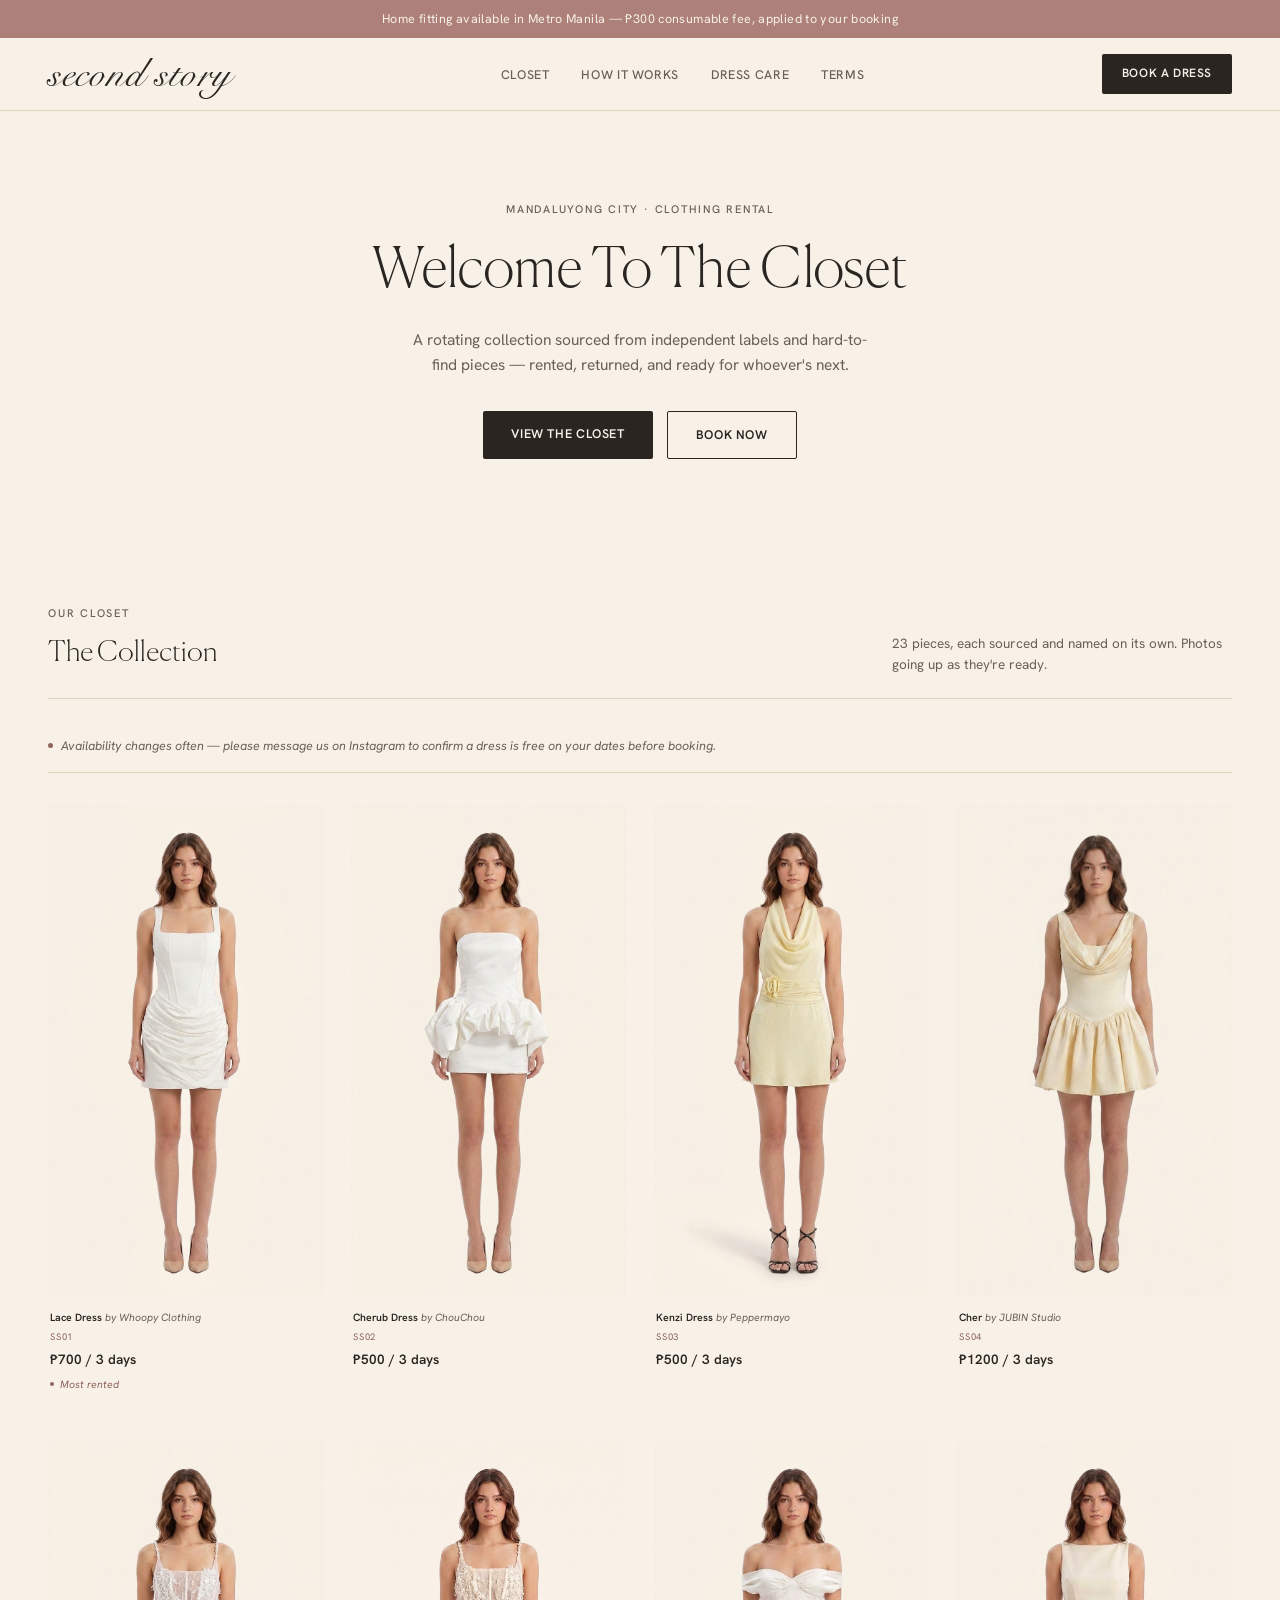
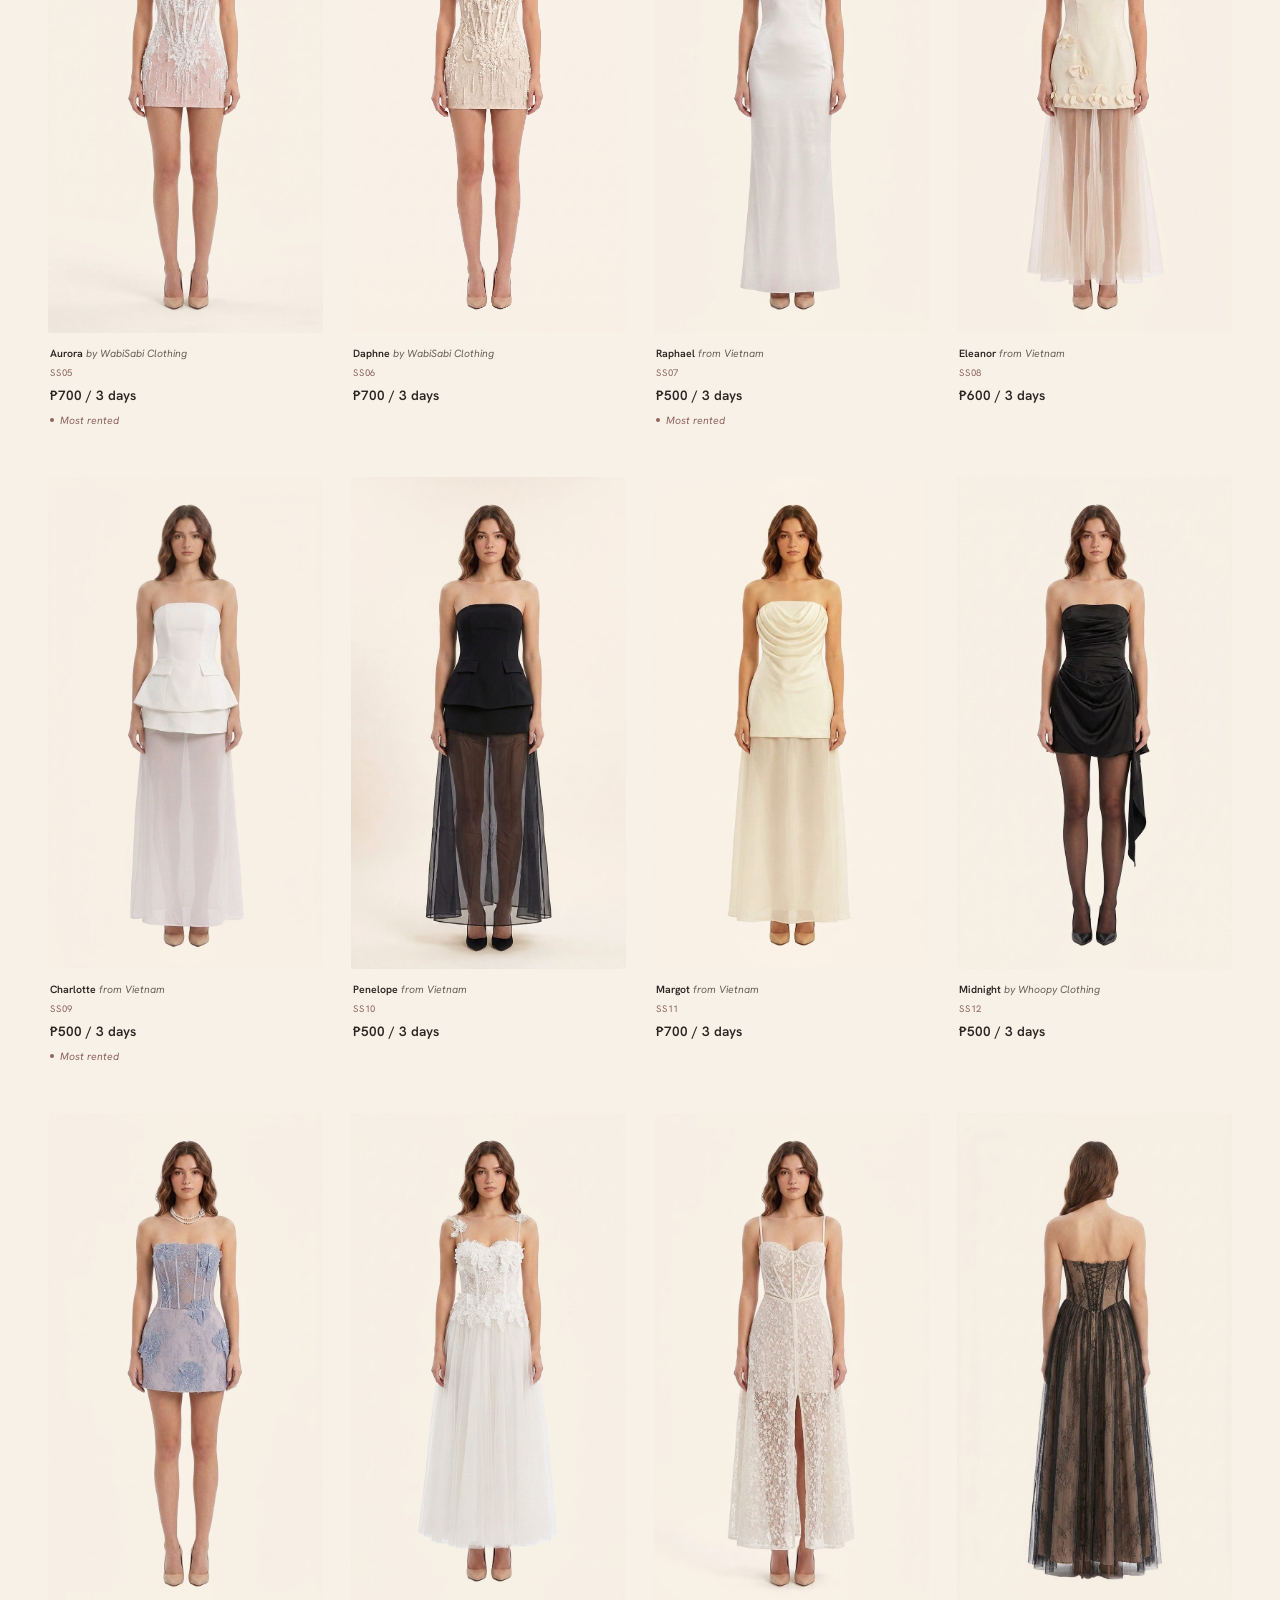
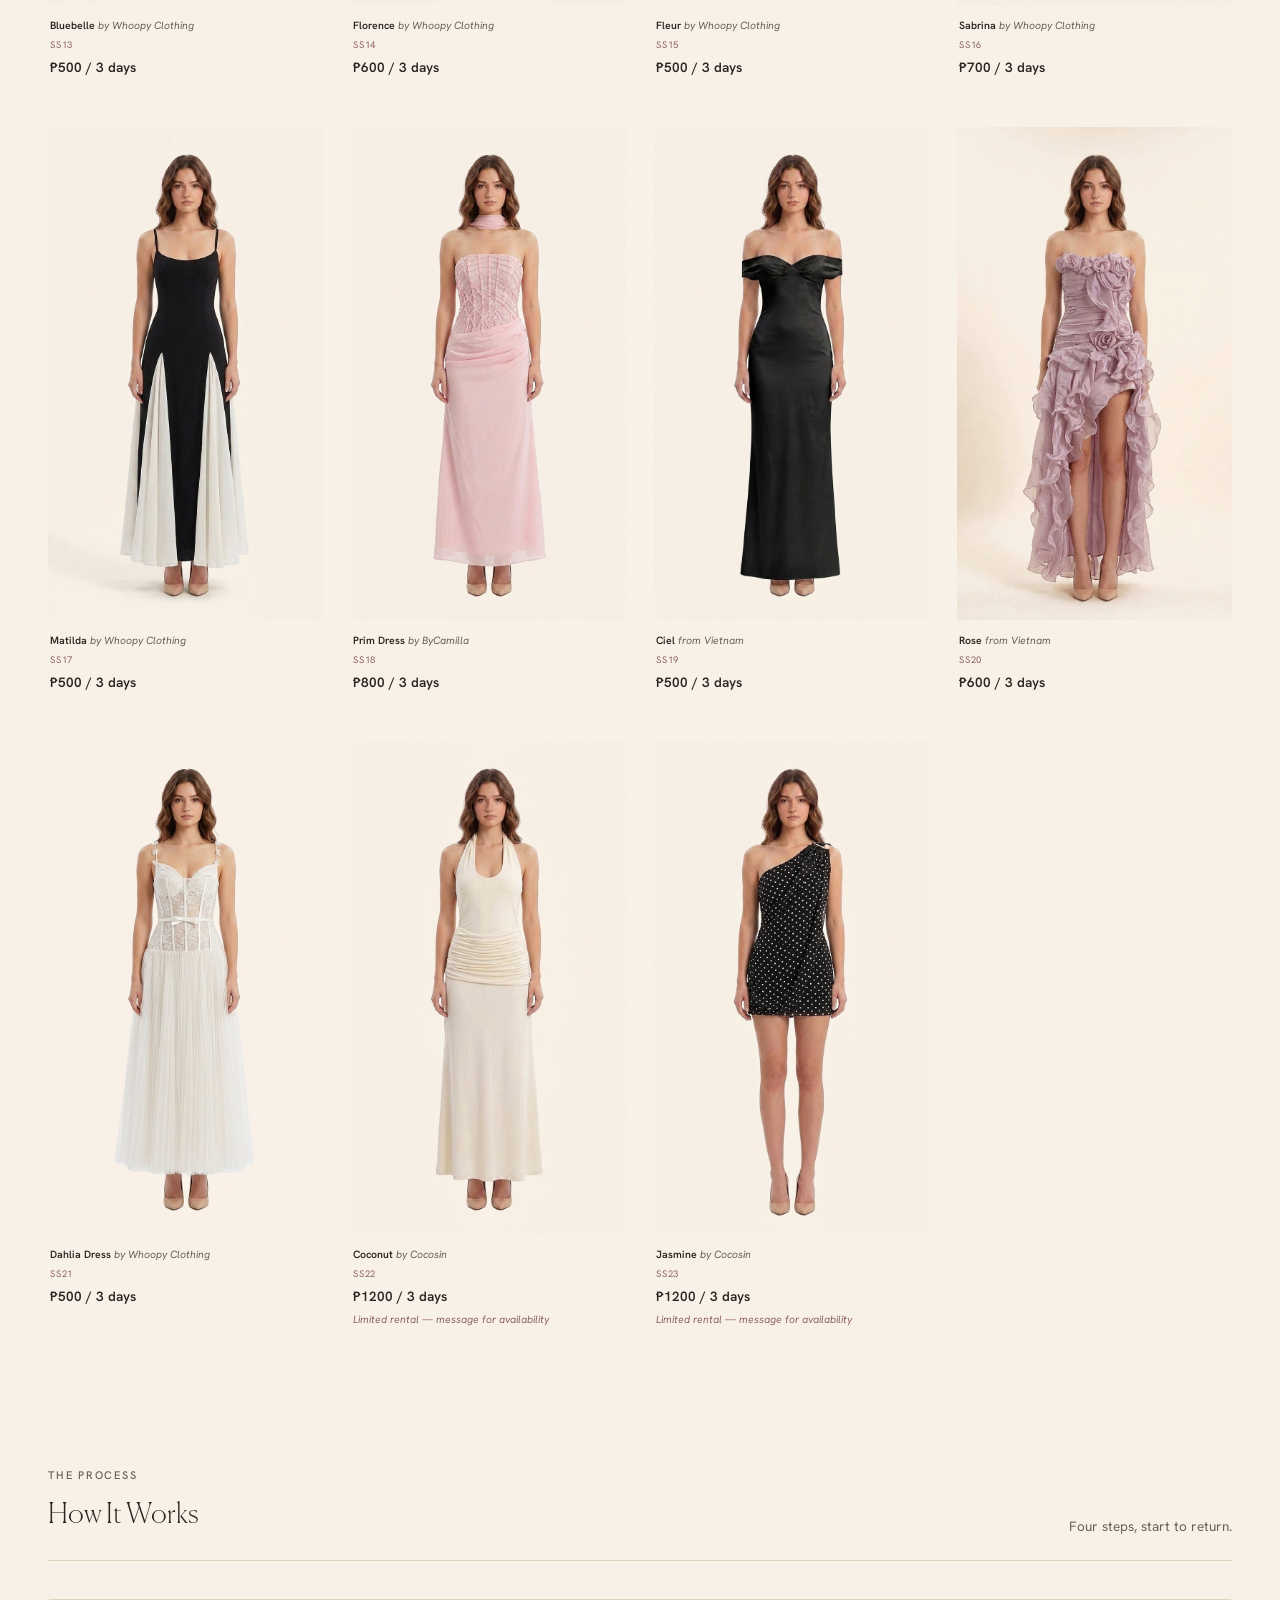
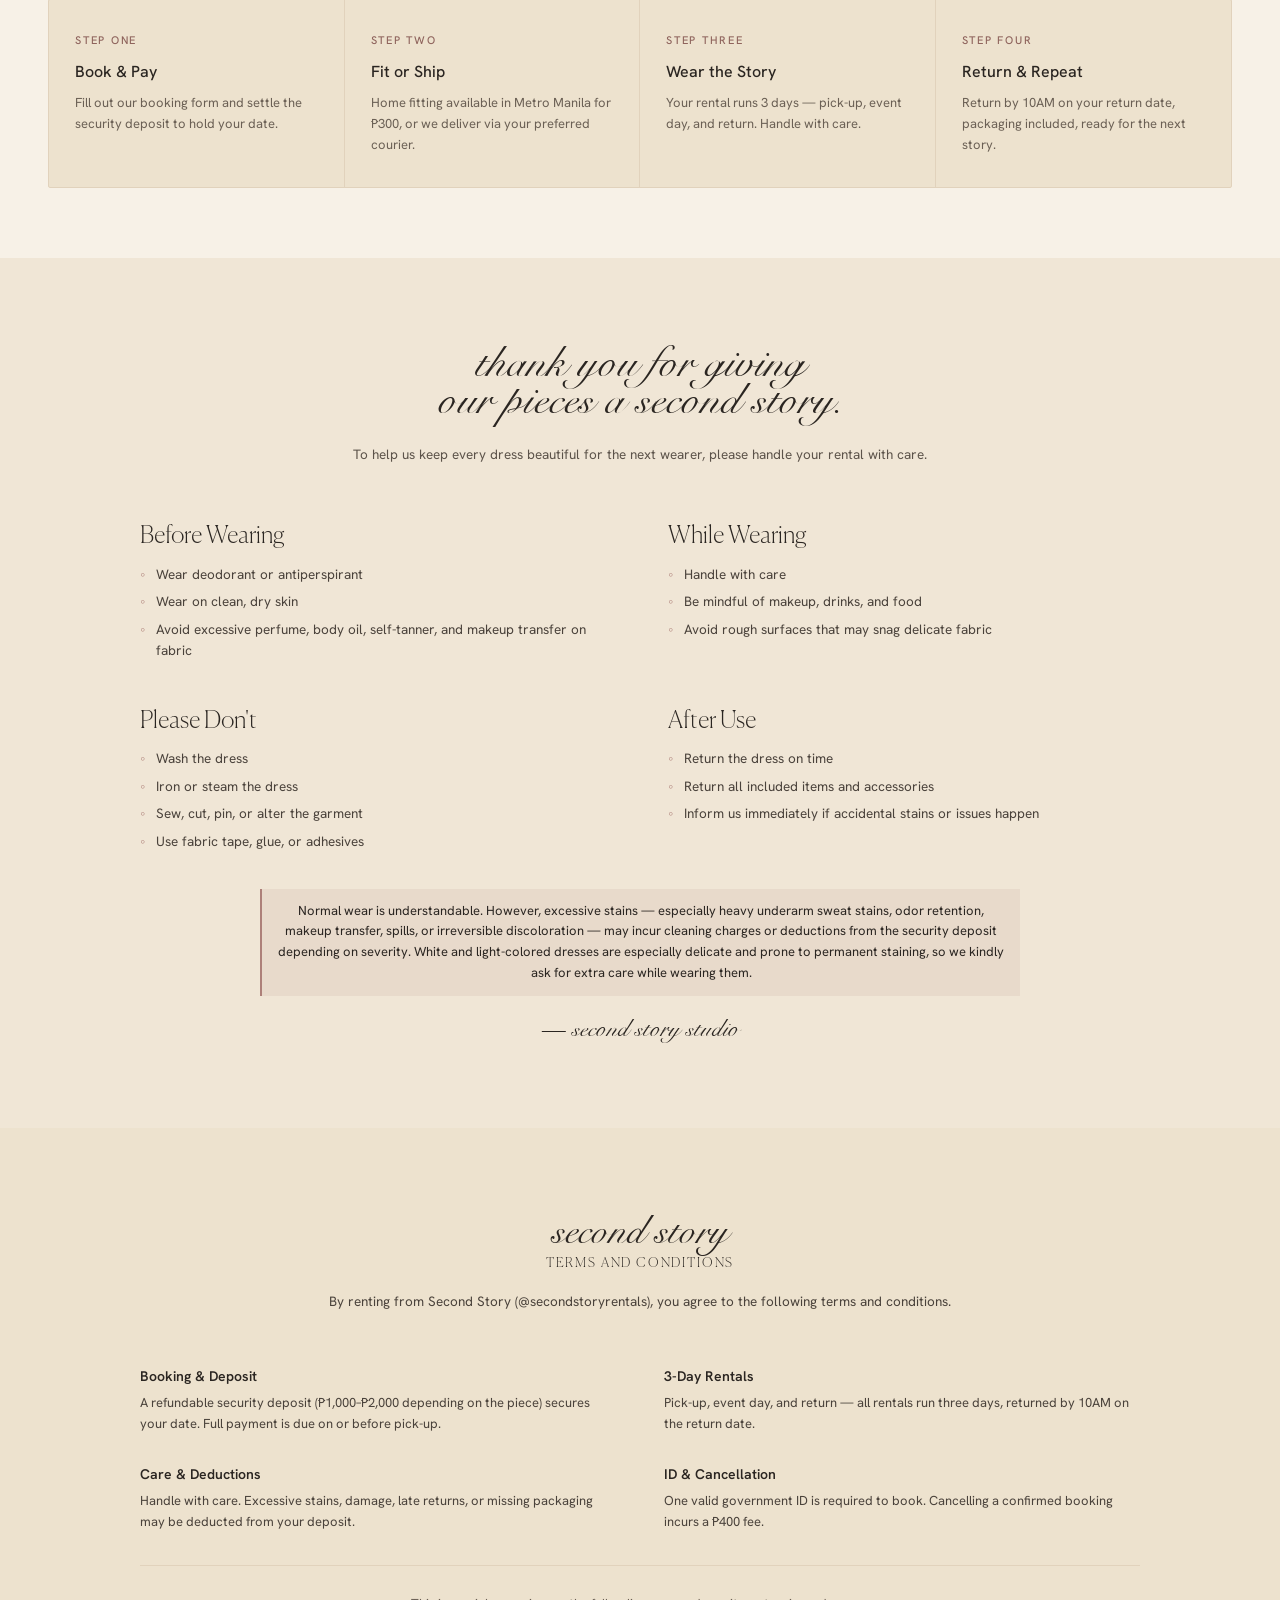
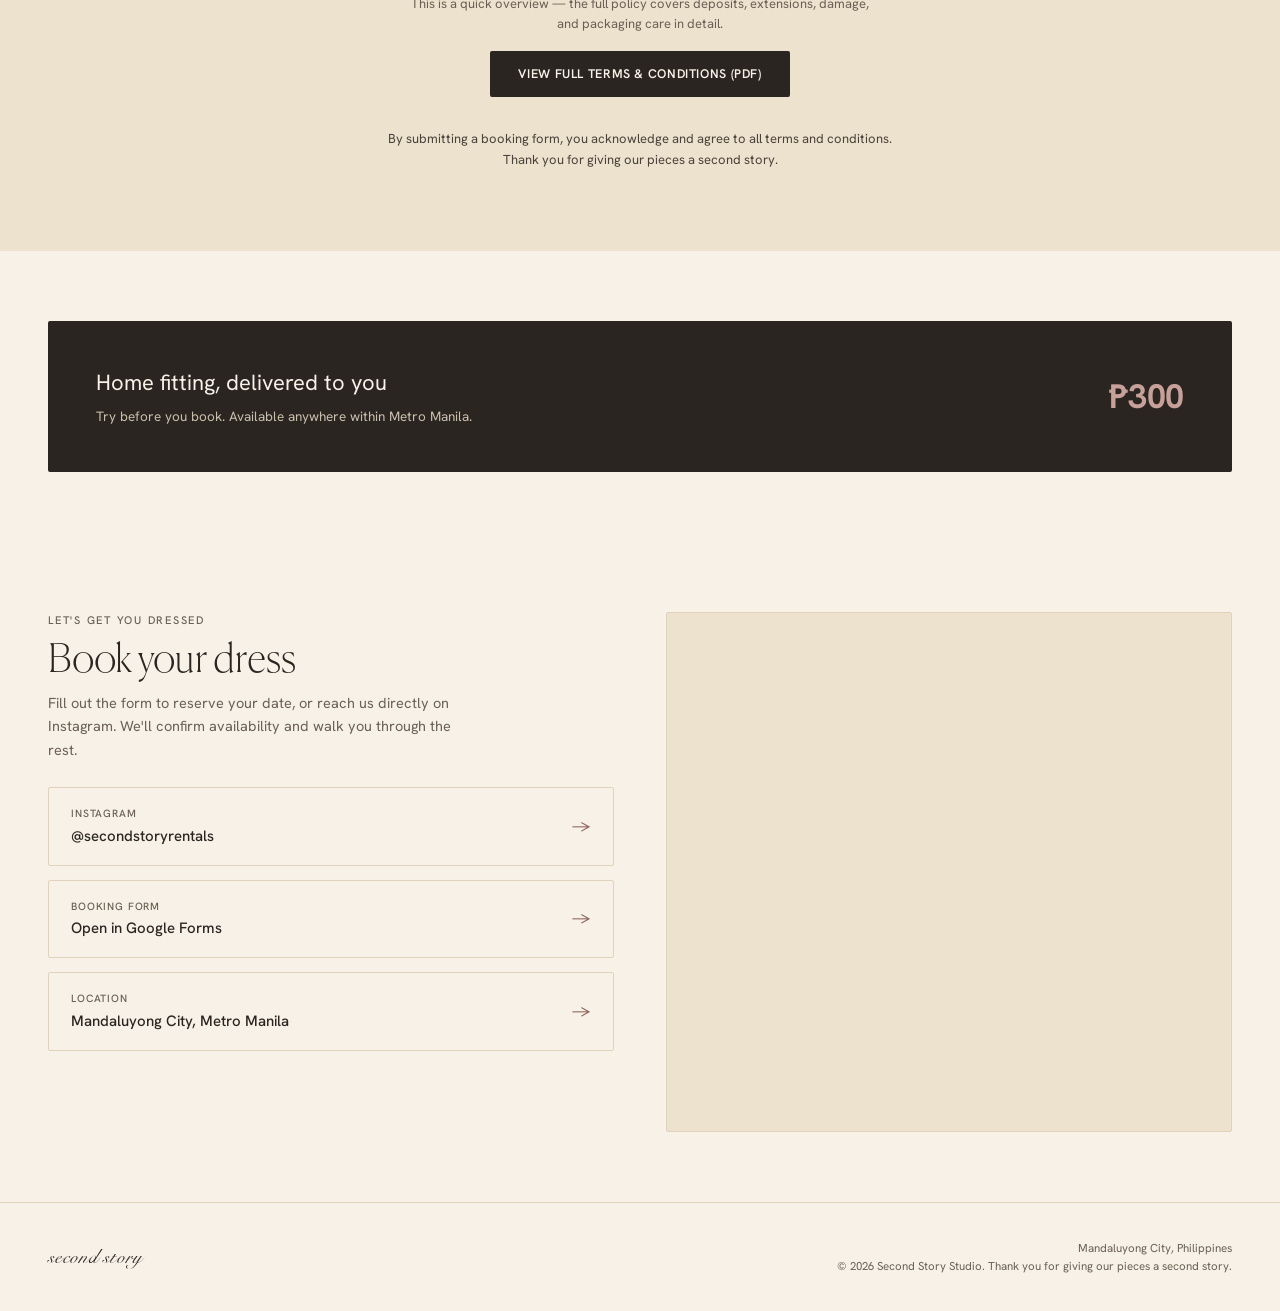
==== index.html @ ad2954e6 "Add files via upload" ====
<!DOCTYPE html>
<html lang="en">
<head>
<meta charset="UTF-8">
<meta name="viewport" content="width=device-width, initial-scale=1.0">
<title>Second Story — Clothing Rental, Mandaluyong</title>
<link rel="icon" href="assets/favicon.ico" sizes="any">
<link rel="icon" type="image/png" sizes="32x32" href="assets/favicon-32.png">
<link rel="icon" type="image/png" sizes="16x16" href="assets/favicon-16.png">
<link rel="icon" type="image/png" sizes="192x192" href="assets/favicon-192.png">
<link rel="apple-touch-icon" sizes="180x180" href="assets/apple-touch-icon.png">
<link rel="preconnect" href="https://fonts.googleapis.com">
<link rel="preconnect" href="https://fonts.gstatic.com" crossorigin>
<link href="https://fonts.googleapis.com/css2?family=Hanken+Grotesk:wght@300;400;500;600;700&display=swap" rel="stylesheet">

<style>

  @font-face {
    font-family: 'Snell Roundhand';
    src: url([data-uri]) format('woff2');
    font-weight: 400;
    font-style: normal;
    font-display: swap;
  }
  @font-face {
    font-family: 'Snell Roundhand';
    src: url([data-uri]) format('woff2');
    font-weight: 700;
    font-style: normal;
    font-display: swap;
  }
  @font-face {
    font-family: 'Canela Thin Trial';
    src: url([data-uri]) format('opentype');
    font-weight: 100 400;
    font-style: normal;
    font-display: swap;
  }
  @font-face {
    font-family: 'Lucia BT';
    src: url([data-uri]) format('woff2');
    font-weight: 400;
    font-style: normal;
    font-display: swap;
  }
  :root{
    --ivory:#F7F1E7;
    --ivory-deep:#EDE2CE;
    --paper:#F0E6D6;
    --ink:#2A2521;
    --ink-soft:#6B6055;
    --mauve:#AD8079;
    --mauve-deep:#8F645D;
    --mauve-soft:#C6A099;
    --line:#E1D2BC;
    --available:#7C8A6E;
    --booked:#AD8079;
    --cleaning:#B8965F;
    --limited:#8F645D;
  }

  *{ box-sizing:border-box; margin:0; padding:0; }
  html{ scroll-behavior:smooth; }

  body{
    background:var(--ivory);
    color:var(--ink);
    font-family:'Hanken Grotesk', 'Helvetica Neue', Helvetica, Arial, sans-serif;
    font-weight:400;
    line-height:1.6;
  }

  h2{ font-family:'Canela Thin Trial', 'Lucia BT', serif; font-weight:300; letter-spacing:0; }
  .script{ font-family:'Snell Roundhand', cursive; font-weight:400; }

  a{ color:inherit; text-decoration:none; }

  .eyebrow{
    font-size:11px;
    letter-spacing:0.16em;
    text-transform:uppercase;
    color:var(--ink-soft);
    font-weight:500;
  }

  /* ANNOUNCEMENT */
  .announce{
    background:var(--mauve);
    color:var(--ivory);
    text-align:center;
    padding:9px 16px;
    font-size:12.5px;
    letter-spacing:0.03em;
  }

  /* NAV */
  header{
    display:flex;
    align-items:center;
    justify-content:space-between;
    padding:16px 48px;
    border-bottom:1px solid var(--line);
    position:sticky;
    top:0;
    background:rgba(247,241,231,0.94);
    backdrop-filter:blur(6px);
    z-index:50;
    transition:box-shadow .3s ease, padding .3s ease;
  }
  header.scrolled{ box-shadow:0 6px 24px -12px rgba(42,37,33,0.18); padding:11px 48px; }

  .wordmark{ display:flex; align-items:center; gap:10px; margin-right:32px; }
  .wordmark span{ font-family:'Snell Roundhand', cursive; font-weight:400; font-size:40px; letter-spacing:0.015em; color:var(--ink); line-height:1; text-transform:lowercase; transition:font-size .3s ease; }

  nav ul{ display:flex; gap:32px; list-style:none; }
  nav a{
    position:relative;
    font-size:12.5px;
    letter-spacing:0.05em;
    text-transform:uppercase;
    font-weight:500;
    color:var(--ink-soft);
    transition:color .2s;
    padding-bottom:3px;
  }
  nav a::after{
    content:'';
    position:absolute;
    left:0; right:100%; bottom:0;
    height:1px;
    background:var(--mauve-deep);
    transition:right .3s cubic-bezier(.22,1,.36,1);
  }
  nav a:hover::after{ right:0; }
  nav a:hover{ color:var(--mauve-deep); }

  .nav-cta{
    font-size:12px;
    letter-spacing:0.05em;
    text-transform:uppercase;
    font-weight:600;
    background:var(--ink);
    color:var(--ivory);
    padding:10px 20px;
    border-radius:2px;
    transition:transform .25s cubic-bezier(.22,1,.36,1), box-shadow .25s ease, background .25s ease;
  }
  .nav-cta:hover{ background:var(--mauve-deep); transform:translateY(-2px); box-shadow:0 8px 16px -6px rgba(42,37,33,0.35); }

  /* HERO */
  .hero{
    padding:90px 48px 76px;
    max-width:820px;
    margin:0 auto;
    text-align:center;
  }
  .hero .eyebrow, .hero h1, .hero p, .hero-actions{
    opacity:0;
    transform:translateY(16px);
    animation:hero-in .9s cubic-bezier(.22,1,.36,1) forwards;
  }
  .hero .eyebrow{ margin-bottom:20px; animation-delay:.05s; }
  .hero h1{ animation-delay:.15s; }
  .hero p{ animation-delay:.25s; }
  .hero-actions{ animation-delay:.35s; }
  @keyframes hero-in{ to{ opacity:1; transform:translateY(0); } }

  .reveal{ opacity:0; transform:translateY(28px); transition:opacity .9s cubic-bezier(.22,1,.36,1), transform .9s cubic-bezier(.22,1,.36,1); }
  .reveal.in-view{ opacity:1; transform:translateY(0); }
  @media (prefers-reduced-motion: reduce){
    .reveal{ opacity:1; transform:none; transition:none; }
    .hero .eyebrow, .hero h1, .hero p, .hero-actions{ opacity:1; transform:none; animation:none; }
  }
  .hero h1{
    font-family:'Canela Thin Trial', 'Lucia BT', serif;
    font-weight:100;
    font-size:clamp(34px, 5.5vw, 56px);
    letter-spacing:0;
    line-height:1.2;
    color:var(--ink);
    margin-bottom:22px;
  }
  .hero p{
    color:var(--ink-soft);
    font-size:15.5px;
    max-width:460px;
    margin:0 auto 34px;
  }
  .hero-actions{ display:flex; gap:14px; justify-content:center; flex-wrap:wrap; }
  .btn-primary, .btn-secondary{
    padding:13px 28px;
    font-size:12.5px;
    letter-spacing:0.05em;
    font-weight:600;
    text-transform:uppercase;
    border-radius:2px;
    transition:transform .25s cubic-bezier(.22,1,.36,1), box-shadow .25s ease, background .25s ease, color .25s ease;
  }
  .btn-primary{ background:var(--ink); color:var(--ivory); }
  .btn-primary:hover{ background:var(--mauve-deep); transform:translateY(-2px); box-shadow:0 10px 20px -8px rgba(42,37,33,0.35); }
  .btn-secondary{ border:1px solid var(--ink); color:var(--ink); }
  .btn-secondary:hover{ background:var(--ink); color:var(--ivory); transform:translateY(-2px); box-shadow:0 10px 20px -8px rgba(42,37,33,0.25); }
  .btn-primary:active, .btn-secondary:active{ transform:translateY(0); }

  /* SECTIONS */
  .section{ padding:70px 48px; max-width:1280px; margin:0 auto; }
  .section-head{
    display:flex;
    justify-content:space-between;
    align-items:flex-end;
    margin-bottom:38px;
    flex-wrap:wrap;
    gap:16px;
    border-bottom:1px solid var(--line);
    padding-bottom:22px;
  }
  .section-head h2{ font-size:28px; color:var(--ink); }
  .section-head p{ color:var(--ink-soft); font-size:13.5px; max-width:340px; }

  /* GALLERY */
  .availability-note{
    display:flex;
    align-items:baseline;
    gap:8px;
    margin-bottom:32px;
    padding-bottom:16px;
    border-bottom:1px solid var(--line);
    font-size:12.5px;
    font-style:italic;
    color:var(--ink-soft);
    line-height:1.5;
  }
  .availability-note-icon{
    width:5px; height:5px; border-radius:50%;
    background:var(--mauve-deep);
    flex-shrink:0;
    transform:translateY(-2px);
  }

  .grid{ display:grid; grid-template-columns:repeat(4, 1fr); gap:48px 28px; }

  .card{ display:flex; flex-direction:column; opacity:0; transform:translateY(18px); transition:opacity .55s cubic-bezier(.22,1,.36,1), transform .45s cubic-bezier(.22,1,.36,1); }
  .card.in-view{ opacity:1; transform:translateY(0); }
  .card.in-view:hover{ transform:translateY(-4px); }
  .card-photo{
    position:relative;
    aspect-ratio:768/1376;
    border-radius:2px;
    overflow:hidden;
    margin-bottom:12px;
    display:flex; flex-direction:column; align-items:center; justify-content:center;
    text-align:center; padding:18px;
  }
  .placeholder-label{ font-size:10.5px; color:rgba(42,37,33,0.38); font-style:italic; margin-top:6px; }

  .card-photo img{ position:absolute; inset:0; width:100%; height:100%; object-fit:cover; transition:transform .5s cubic-bezier(.22,1,.36,1); }
  .card-photo .img-primary{ z-index:1; }
  .card-photo .img-secondary{ z-index:2; opacity:0; transition:opacity 0.4s ease, transform .5s cubic-bezier(.22,1,.36,1); }
  .card-photo.has-swap:hover .img-secondary,
  .card-photo.has-swap.nudged .img-secondary{ opacity:1; }
  .card:hover .card-photo img{ transform:scale(1.045); }

  .status-tag{
    position:absolute; top:10px; left:10px;
    font-size:9.5px; letter-spacing:0.05em; text-transform:uppercase;
    padding:5px 10px; border-radius:100px; background:var(--ivory);
    display:flex; align-items:center; gap:5px; font-weight:600;
  }
  .status-tag::before{ content:''; width:5px; height:5px; border-radius:50%; background:currentColor; }
  .status-tag.available::before{ animation:pulse-dot 2.2s ease-in-out infinite; }
  @keyframes pulse-dot{
    0%, 100%{ box-shadow:0 0 0 0 rgba(124,138,110,0.45); }
    50%{ box-shadow:0 0 0 4px rgba(124,138,110,0); }
  }
  .status-tag.available{ color:var(--available); }
  .status-tag.booked{ color:var(--booked); }
  .status-tag.cleaning{ color:var(--cleaning); }
  .status-tag.limited{ color:var(--limited); }

  .card-meta{ padding:0 2px; }
  .card-brand{ font-size:10.5px; color:var(--ink-soft); font-style:italic; margin-bottom:3px; }
  .card-dressname{ font-style:normal; font-weight:600; color:var(--ink); }
  .card-code{ font-size:9.5px; letter-spacing:0.08em; text-transform:uppercase; color:var(--mauve-deep); margin-bottom:5px; }
  .card-price{ font-size:13.5px; color:var(--ink); font-weight:600; }
  .card-note{ font-size:10.5px; color:var(--mauve-deep); font-style:italic; margin-top:3px; }
  .card-mostrented{ display:flex; align-items:center; gap:6px; font-size:10.5px; color:var(--mauve-deep); font-style:italic; margin-top:5px; }
  .mostrented-dot{ width:4px; height:4px; border-radius:50%; background:var(--mauve-deep); flex-shrink:0; }

  .ph-1{ background:linear-gradient(160deg,#EDE1D4,#DCC6B4); }
  .ph-2{ background:linear-gradient(160deg,#E7E0D2,#D0C3AC); }
  .ph-3{ background:linear-gradient(160deg,#DDE0D2,#C3C9B0); }
  .ph-4{ background:linear-gradient(160deg,#E7DCE2,#D2BFC9); }
  .ph-5{ background:linear-gradient(160deg,#EEE3D0,#DDC49E); }
  .ph-6{ background:linear-gradient(160deg,#E3D8CF,#C9B3A8); }
  .ph-7{ background:linear-gradient(160deg,#DBE1DE,#BFCAC5); }
  .ph-8{ background:linear-gradient(160deg,#ECDDCC,#D8BB9A); }

  /* HOW IT WORKS */
  .cycle{ display:grid; grid-template-columns:repeat(4,1fr); background:var(--ivory-deep); border:1px solid var(--line); border-radius:2px; overflow:hidden; }
  .cycle-step{ padding:32px 26px; border-right:1px solid var(--line); }
  .cycle-step:last-child{ border-right:none; }
  .cycle-step .eyebrow{ color:var(--mauve-deep); margin-bottom:10px; }
  .cycle-step h3{ font-size:16px; font-weight:500; color:var(--ink); margin-bottom:8px; }
  .cycle-step p{ font-size:13px; color:var(--ink-soft); }

  /* PAPER SECTIONS */
  .section-paper{ background:var(--paper); color:var(--ink); padding:80px 48px; }
  .paper-inner{ max-width:1000px; margin:0 auto; }
  .paper-head{ text-align:center; margin-bottom:52px; }
  .paper-head .script-title{ font-family:'Snell Roundhand', cursive; font-weight:400; font-size:44px; color:var(--ink); margin-bottom:0; line-height:1.15; text-transform:lowercase; }
  .paper-head h2{ font-size:13px; letter-spacing:0.14em; text-transform:uppercase; color:var(--ink); font-weight:500; }

  .paper-grid{ display:grid; grid-template-columns:1fr 1fr; gap:40px 56px; }
  .paper-block h3{ font-family:'Canela Thin Trial', 'Lucia BT', serif; font-weight:300; font-size:24px; color:var(--ink); margin-bottom:8px; }
  .terms-summary{ display:grid; grid-template-columns:1fr 1fr; gap:28px 48px; margin-bottom:32px; }
  .terms-point h3{ font-size:14px; font-weight:600; color:var(--ink); text-transform:none; margin-bottom:6px; letter-spacing:0; }
  .terms-point p{ font-size:13px; color:#4A423B; }
  .terms-cta{ text-align:center; border-top:1px solid var(--line); padding-top:28px; }
  .terms-cta p{ font-size:13px; color:var(--ink-soft); margin-bottom:16px; max-width:480px; margin-left:auto; margin-right:auto; }
  .terms-cta .btn-primary{ display:inline-block; }
  .paper-block p, .paper-block li{ font-size:13.5px; color:#4A423B; }
  .paper-block ul{ list-style:none; display:flex; flex-direction:column; gap:6px; margin-top:8px; }
  .paper-block li{ padding-left:16px; position:relative; }
  .paper-block li::before{ content:'◦'; position:absolute; left:0; color:var(--mauve); }
  .paper-block .strong-line{ font-weight:700; color:var(--ink); margin-top:6px; }
  .paper-block .warn{ background:rgba(173,128,121,0.12); border-left:2px solid var(--mauve); padding:12px 16px; margin-top:10px; font-size:13px; }

  /* CALLOUT */
  .callout{
    background:var(--ink); color:var(--ivory); border-radius:2px;
    padding:44px 48px; display:flex; justify-content:space-between; align-items:center; gap:32px; flex-wrap:wrap;
  }
  .callout h3{ font-size:22px; font-weight:400; color:var(--ivory); margin-bottom:6px; }
  .callout p{ color:#C9BFAE; font-size:13.5px; max-width:420px; }
  .callout .fee{ font-family:'Hanken Grotesk', sans-serif; font-weight:700; font-size:34px; letter-spacing:-0.01em; color:var(--mauve-soft); }

  /* CONTACT */
  .contact-wrap{ display:grid; grid-template-columns:1fr 1fr; gap:52px; align-items:start; }
  .contact-wrap h2{ font-family:'Canela Thin Trial', 'Lucia BT', serif; font-weight:300; font-size:40px; color:var(--ink); margin-bottom:10px; line-height:1; }
  .contact-wrap > div > p{ color:var(--ink-soft); font-size:14.5px; margin-bottom:26px; max-width:420px; }
  .contact-links{ display:flex; flex-direction:column; gap:14px; }
  .contact-link{
    display:flex; align-items:center; justify-content:space-between;
    padding:17px 22px; border:1px solid var(--line); border-radius:2px; transition:all .2s;
  }
  .contact-link:hover{ border-color:var(--mauve); background:var(--ivory-deep); }
  .contact-link .label{ font-size:10.5px; letter-spacing:0.08em; text-transform:uppercase; color:var(--ink-soft); font-weight:500; }
  .contact-link .value{ font-size:15px; margin-top:2px; color:var(--ink); font-weight:500; }
  .contact-link .arrow{ color:var(--mauve-deep); font-size:17px; }

  .form-embed-wrap{ background:var(--ivory-deep); border-radius:2px; overflow:hidden; height:520px; border:1px solid var(--line); }
  .form-embed-wrap iframe{ width:100%; height:100%; border:none; display:block; }

  footer{
    border-top:1px solid var(--line); padding:36px 48px;
    display:flex; justify-content:space-between; align-items:center; flex-wrap:wrap; gap:16px;
  }
  footer .wordmark span{ font-size:20px; }
  footer .foot-meta{ font-size:11.5px; color:var(--ink-soft); text-align:right; }

  @media (max-width:980px){
    .grid{ grid-template-columns:repeat(2,1fr); }
    .paper-grid{ grid-template-columns:1fr; }
    .cycle{ grid-template-columns:repeat(2,1fr); }
    .cycle-step:nth-child(2){ border-right:none; }
    .contact-wrap{ grid-template-columns:1fr; }
    .form-embed-wrap{ height:420px; }
  }
  @media (max-width:640px){
    header{ padding:14px 20px; }
    nav ul{ display:none; }
    .section, .section-paper{ padding:52px 20px; }
    .hero{ padding:56px 20px 52px; }
    .grid{ grid-template-columns:repeat(2,1fr); gap:16px 12px; }
    .cycle{ grid-template-columns:1fr; }
    .cycle-step{ border-right:none; border-bottom:1px solid var(--line); }
    .callout{ flex-direction:column; align-items:flex-start; text-align:left; }
    footer{ flex-direction:column; align-items:flex-start; }
    footer .foot-meta{ text-align:left; }
    .terms-summary{ grid-template-columns:1fr; gap:22px; }
    .paper-head .script-title{ font-size:34px; }
    .contact-wrap h2{ font-size:32px; }
    .hero h1{ font-size:clamp(30px, 8vw, 44px); }
  }
  @media (max-width:420px){
    .grid{ gap:14px 10px; }
    .card-brand{ font-size:9.5px; }
    .card-code{ font-size:10px; }
    .card-price{ font-size:13px; }
    .terms-cta .btn-primary{ font-size:12px; padding:12px 18px; width:100%; text-align:center; }
    .wordmark span{ font-size:26px; }
  }
</style>
</head>
<body>

  <div class="announce">Home fitting available in Metro Manila — ₱300 consumable fee, applied to your booking</div>

  <header>
    <a href="#top" class="wordmark"><span>second story</span></a>
    <nav>
      <ul>
        <li><a href="#gallery">Closet</a></li>
        <li><a href="#how-it-works">How It Works</a></li>
        <li><a href="#dress-care">Dress Care</a></li>
        <li><a href="#terms">Terms</a></li>
      </ul>
    </nav>
    <a href="#contact" class="nav-cta">Book a Dress</a>
  </header>

  <section class="hero" id="top">
    <div class="eyebrow">Mandaluyong City · Clothing Rental</div>
    <h1>Welcome To The Closet</h1>
    <p>A rotating collection sourced from independent labels and hard-to-find pieces — rented, returned, and ready for whoever's next.</p>
    <div class="hero-actions">
      <a href="#gallery" class="btn-primary">View the Closet</a>
      <a href="#contact" class="btn-secondary">Book Now</a>
    </div>
  </section>

  <section class="section reveal" id="gallery">
    <div class="section-head">
      <div>
        <div class="eyebrow" style="margin-bottom:8px;">Our Closet</div>
        <h2>The Collection</h2>
      </div>
      <p>23 pieces, each sourced and named on its own. Photos going up as they're ready.</p>
    </div>

    <div class="availability-note">
      <span class="availability-note-icon"></span>
      <span>Availability changes often — please message us on Instagram to confirm a dress is free on your dates before booking.</span>
    </div>

    <div class="grid" id="dress-grid"></div>
  </section>

  <section class="section reveal" id="how-it-works">
    <div class="section-head">
      <div>
        <div class="eyebrow" style="margin-bottom:8px;">The Process</div>
        <h2>How It Works</h2>
      </div>
      <p>Four steps, start to return.</p>
    </div>
    <div class="cycle">
      <div class="cycle-step">
        <div class="eyebrow">Step One</div>
        <h3>Book & Pay</h3>
        <p>Fill out our booking form and settle the security deposit to hold your date.</p>
      </div>
      <div class="cycle-step">
        <div class="eyebrow">Step Two</div>
        <h3>Fit or Ship</h3>
        <p>Home fitting available in Metro Manila for ₱300, or we deliver via your preferred courier.</p>
      </div>
      <div class="cycle-step">
        <div class="eyebrow">Step Three</div>
        <h3>Wear the Story</h3>
        <p>Your rental runs 3 days — pick-up, event day, and return. Handle with care.</p>
      </div>
      <div class="cycle-step">
        <div class="eyebrow">Step Four</div>
        <h3>Return & Repeat</h3>
        <p>Return by 10AM on your return date, packaging included, ready for the next story.</p>
      </div>
    </div>
  </section>

  <section class="section-paper reveal" id="dress-care">
    <div class="paper-inner">
      <div class="paper-head">
        <div class="script-title">thank you for giving</div>
        <div class="script-title" style="margin-top:-14px;">our pieces a second story.</div>
        <div style="margin-top:18px; font-size:13.5px; color:#5C534A;">To help us keep every dress beautiful for the next wearer, please handle your rental with care.</div>
      </div>

      <div class="paper-grid">
        <div class="paper-block">
          <h3>Before Wearing</h3>
          <ul>
            <li>Wear deodorant or antiperspirant</li>
            <li>Wear on clean, dry skin</li>
            <li>Avoid excessive perfume, body oil, self-tanner, and makeup transfer on fabric</li>
          </ul>
        </div>
        <div class="paper-block">
          <h3>While Wearing</h3>
          <ul>
            <li>Handle with care</li>
            <li>Be mindful of makeup, drinks, and food</li>
            <li>Avoid rough surfaces that may snag delicate fabric</li>
          </ul>
        </div>
        <div class="paper-block">
          <h3>Please Don't</h3>
          <ul>
            <li>Wash the dress</li>
            <li>Iron or steam the dress</li>
            <li>Sew, cut, pin, or alter the garment</li>
            <li>Use fabric tape, glue, or adhesives</li>
          </ul>
        </div>
        <div class="paper-block">
          <h3>After Use</h3>
          <ul>
            <li>Return the dress on time</li>
            <li>Return all included items and accessories</li>
            <li>Inform us immediately if accidental stains or issues happen</li>
          </ul>
        </div>
      </div>

      <div class="paper-block" style="margin-top:36px; max-width:760px; margin-left:auto; margin-right:auto; text-align:center;">
        <div class="warn">
          Normal wear is understandable. However, excessive stains — especially heavy underarm sweat stains, odor retention, makeup transfer, spills, or irreversible discoloration — may incur cleaning charges or deductions from the security deposit depending on severity. White and light-colored dresses are especially delicate and prone to permanent staining, so we kindly ask for extra care while wearing them.
        </div>
        <p style="margin-top:14px; font-family:'Snell Roundhand', cursive; font-weight:400; font-size:24px; color:var(--ink);">— second story studio</p>
      </div>
    </div>
  </section>

  <section class="section-paper reveal" id="terms" style="background:var(--ivory-deep);">
    <div class="paper-inner">
      <div class="paper-head">
        <div class="script-title" style="font-size:40px;">second story</div>
        <h2>Terms and Conditions</h2>
        <div style="margin-top:16px; font-size:13.5px; color:#4A423B;">By renting from Second Story (@secondstoryrentals), you agree to the following terms and conditions.</div>
      </div>

      <div class="terms-summary">
        <div class="terms-point">
          <h3>Booking &amp; Deposit</h3>
          <p>A refundable security deposit (₱1,000&ndash;₱2,000 depending on the piece) secures your date. Full payment is due on or before pick-up.</p>
        </div>
        <div class="terms-point">
          <h3>3-Day Rentals</h3>
          <p>Pick-up, event day, and return &mdash; all rentals run three days, returned by 10AM on the return date.</p>
        </div>
        <div class="terms-point">
          <h3>Care &amp; Deductions</h3>
          <p>Handle with care. Excessive stains, damage, late returns, or missing packaging may be deducted from your deposit.</p>
        </div>
        <div class="terms-point">
          <h3>ID &amp; Cancellation</h3>
          <p>One valid government ID is required to book. Cancelling a confirmed booking incurs a ₱400 fee.</p>
        </div>
      </div>

      <div class="terms-cta">
        <p>This is a quick overview &mdash; the full policy covers deposits, extensions, damage, and packaging care in detail.</p>
        <a href="Second-Story-Terms-and-Conditions.pdf" target="_blank" rel="noopener" class="btn-primary">View Full Terms &amp; Conditions (PDF)</a>
      </div>

      <p style="text-align:center; margin-top:32px; font-size:13px; color:#4A423B;">By submitting a booking form, you acknowledge and agree to all terms and conditions.<br>Thank you for giving our pieces a second story.</p>
    </div>
  </section>

  <section class="section reveal">
    <div class="callout">
      <div>
        <h3>Home fitting, delivered to you</h3>
        <p>Try before you book. Available anywhere within Metro Manila.</p>
      </div>
      <div class="fee">₱300</div>
    </div>
  </section>

  <section class="section reveal" id="contact">
    <div class="contact-wrap">
      <div>
        <div class="eyebrow" style="margin-bottom:12px;">Let's Get You Dressed</div>
        <h2>Book your dress</h2>
        <p>Fill out the form to reserve your date, or reach us directly on Instagram. We'll confirm availability and walk you through the rest.</p>
        <div class="contact-links">
          <a href="https://instagram.com/secondstoryrentals" target="_blank" class="contact-link">
            <div><div class="label">Instagram</div><div class="value">@secondstoryrentals</div></div>
            <span class="arrow">→</span>
          </a>
          <a href="https://docs.google.com/forms/d/e/1FAIpQLSd_ez1rhBiMMYynVgnU6CkGYyhC0YI6tfa6hxVlqMO-0Yb0FA/viewform?usp=header" target="_blank" class="contact-link">
            <div><div class="label">Booking Form</div><div class="value">Open in Google Forms</div></div>
            <span class="arrow">→</span>
          </a>
          <a href="#" class="contact-link">
            <div><div class="label">Location</div><div class="value">Mandaluyong City, Metro Manila</div></div>
            <span class="arrow">→</span>
          </a>
        </div>
      </div>
      <div class="form-embed-wrap">
        <iframe src="https://docs.google.com/forms/d/e/1FAIpQLSd_ez1rhBiMMYynVgnU6CkGYyhC0YI6tfa6hxVlqMO-0Yb0FA/viewform?embedded=true" title="Second Story Booking Form">Loading form…</iframe>
      </div>
    </div>
  </section>

  <footer>
    <a href="#top" class="wordmark"><span>second story</span></a>
    <div class="foot-meta">Mandaluyong City, Philippines<br>© 2026 Second Story Studio. Thank you for giving our pieces a second story.</div>
  </footer>

  <script>
    const dresses = [
      {name:"Lace Dress", code:"SS01", brand:"by Whoopy Clothing", price:700, status:"available", img:"images/SS01-lacedress-1.jpg", img2:"images/SS01-lacedress-2.jpg", mostRented:true},
      {name:"Cherub Dress", code:"SS02", brand:"by ChouChou", price:500, status:"booked", statusLabel:"Booked till Aug 2", img:"images/SS02-cherub-1.jpg", img2:"images/SS02-cherub-2.jpg"},
      {name:"Kenzi Dress", code:"SS03", brand:"by Peppermayo", price:500, status:"available", img:"images/SS03-kenzi-1.jpg", img2:"images/SS03-kenzi-2.jpg"},
      {name:"Cher", code:"SS04", brand:"by JUBIN Studio", price:1200, status:"available", img:"images/SS04-cher-1.jpg", img2:"images/SS04-cher-2.jpg"},
      {name:"Aurora", code:"SS05", brand:"by WabiSabi Clothing", price:700, status:"available", img:"images/SS05-aurora-1.jpg", img2:"images/SS05-aurora-2.jpg", mostRented:true},
      {name:"Daphne", code:"SS06", brand:"by WabiSabi Clothing", price:700, status:"cleaning", statusLabel:"In Cleaning", img:"images/SS06-daphne-1.jpg", img2:"images/SS06-daphne-2.jpg"},
      {name:"Raphael", code:"SS07", brand:"from Vietnam", price:500, status:"available", img:"images/SS07-raphael-1.jpg", img2:"images/SS07-raphael-2.jpg", mostRented:true},
      {name:"Eleanor", code:"SS08", brand:"from Vietnam", price:600, status:"available", img:"images/SS08-eleanor-1.jpg", img2:"images/SS08-eleanor-2.jpg"},
      {name:"Charlotte", code:"SS09", brand:"from Vietnam", price:500, status:"booked", statusLabel:"Booked till Jul 30", img:"images/SS09-charlotte-1.jpg", img2:"images/SS09-charlotte-2.jpg", mostRented:true},
      {name:"Penelope", code:"SS10", brand:"from Vietnam", price:500, status:"available", img:"images/SS10-penelope-1.jpg", img2:"images/SS10-penelope-2.jpg"},
      {name:"Margot", code:"SS11", brand:"from Vietnam", price:700, status:"available", img:"images/SS11-margot-1.jpg", img2:"images/SS11-margot-2.jpg"},
      {name:"Midnight", code:"SS12", brand:"by Whoopy Clothing", price:500, status:"available", img:"images/SS12-midnight-1.jpg", img2:"images/SS12-midnight-2.jpg"},
      {name:"Bluebelle", code:"SS13", brand:"by Whoopy Clothing", price:500, status:"available", img:"images/SS13-bluebelle-1.jpg", img2:"images/SS13-bluebelle-2.jpg"},
      {name:"Florence", code:"SS14", brand:"by Whoopy Clothing", price:600, status:"available", img:"images/SS14-florence-1.jpg", img2:"images/SS14-florence-2.jpg"},
      {name:"Fleur", code:"SS15", brand:"by Whoopy Clothing", price:500, status:"available", img:"images/SS15-fleur-1.jpg", img2:"images/SS15-fleur-2.jpg"},
      {name:"Sabrina", code:"SS16", brand:"by Whoopy Clothing", price:700, status:"available", img:"images/SS16-sabrina-1.jpg", img2:"images/SS16-sabrina-2.jpg"},
      {name:"Matilda", code:"SS17", brand:"by Whoopy Clothing", price:500, status:"available", img:"images/SS17-matilda-1.jpg", img2:"images/SS17-matilda-2.jpg"},
      {name:"Prim Dress", code:"SS18", brand:"by ByCamilla", price:800, status:"available", img:"images/SS18-prim-1.jpg", img2:"images/SS18-prim-2.jpg"},
      {name:"Ciel", code:"SS19", brand:"from Vietnam", price:500, status:"available", img:"images/SS19-ciel-1.jpg", img2:"images/SS19-ciel-2.jpg"},
      {name:"Rose", code:"SS20", brand:"from Vietnam", price:600, status:"available", img:"images/SS20-rose-1.jpg", img2:"images/SS20-rose-2.jpg"},
      {name:"Dahlia Dress", code:"SS21", brand:"by Whoopy Clothing", price:500, status:"available", img:"images/SS21-dahlia-1.jpg", img2:"images/SS21-dahlia-2.jpg"},
      {name:"Coconut", code:"SS22", brand:"by Cocosin", price:1200, status:"limited", img:"images/SS22-coconut-1.jpg", img2:"images/SS22-coconut-2.jpg"},
      {name:"Jasmine", code:"SS23", brand:"by Cocosin", price:1200, status:"limited", img:"images/SS23-jasmine-1.jpg", img2:"images/SS23-jasmine-2.jpg"}
    ];

    const statusText = {
      available:"Available",
      booked:"Booked",
      cleaning:"In Cleaning",
      limited:"Limited Availability"
    };

    const grid = document.getElementById('dress-grid');
    dresses.forEach((d, i) => {
      const ph = (i % 8) + 1;
      const card = document.createElement('div');
      card.className = 'card';

      let photoInner;
      let photoClass = 'card-photo';
      if (d.img) {
        photoInner = `<img class="img-primary" src="${d.img}" alt="${d.name}">`;
        if (d.img2) {
          photoInner += `<img class="img-secondary" src="${d.img2}" alt="${d.name} second angle">`;
          photoClass += ' has-swap';
        }
      } else {
        photoClass += ` ph-${ph}`;
        photoInner = `<div class="placeholder-label">photo pending</div>`;
      }

      card.innerHTML = `
        <div class="${photoClass}">
          <span class="status-tag ${d.status}">${d.statusLabel || statusText[d.status]}</span>
          ${photoInner}
        </div>
        <div class="card-meta">
          <div class="card-brand"><span class="card-dressname">${d.name}</span> ${d.brand}</div>
          <div class="card-code">${d.code}</div>
          <div class="card-price">₱${d.price} / 3 days</div>
          ${d.mostRented ? '<div class="card-mostrented"><span class="mostrented-dot"></span>Most rented</div>' : ''}
          ${d.status === 'limited' ? '<div class="card-note">Limited rental — message for availability</div>' : ''}
        </div>
      `;
      const photoEl = card.querySelector('.card-photo');
      if (photoEl.classList.contains('has-swap')) {
        photoEl.addEventListener('click', () => photoEl.classList.toggle('nudged'));
      }

      grid.appendChild(card);
      const delay = (i % 8) * 45;
      requestAnimationFrame(() => {
        setTimeout(() => card.classList.add('in-view'), delay);
      });
    });

    // Header elevates once the page is scrolled
    const siteHeader = document.querySelector('header');
    const onScroll = () => {
      siteHeader.classList.toggle('scrolled', window.scrollY > 12);
    };
    onScroll();
    window.addEventListener('scroll', onScroll, { passive: true });

    // Fade-up reveal for sections as they enter the viewport
    const revealTargets = document.querySelectorAll('.reveal');
    const revealNow = el => el.classList.add('in-view');

    if ('IntersectionObserver' in window) {
      const revealObserver = new IntersectionObserver((entries) => {
        entries.forEach(entry => {
          if (entry.isIntersecting) {
            revealNow(entry.target);
            revealObserver.unobserve(entry.target);
          }
        });
      }, { threshold: 0.01, rootMargin: '0px 0px 150px 0px' });
      revealTargets.forEach(el => revealObserver.observe(el));
    } else {
      revealTargets.forEach(revealNow);
    }

    // Safety net: if a section is already sitting in/near the viewport
    // (e.g. on load, or if the observer misses it for any reason), reveal it directly.
    const forceRevealIfVisible = () => {
      revealTargets.forEach(el => {
        if (el.classList.contains('in-view')) return;
        const rect = el.getBoundingClientRect();
        if (rect.top < window.innerHeight + 150 && rect.bottom > -150) revealNow(el);
      });
    };
    forceRevealIfVisible();
    window.addEventListener('scroll', forceRevealIfVisible, { passive: true });
    window.addEventListener('resize', forceRevealIfVisible);

    // Hard fallback: never let content stay invisible longer than a couple seconds
    setTimeout(() => revealTargets.forEach(revealNow), 2000);
  </script>

</body>
</html>
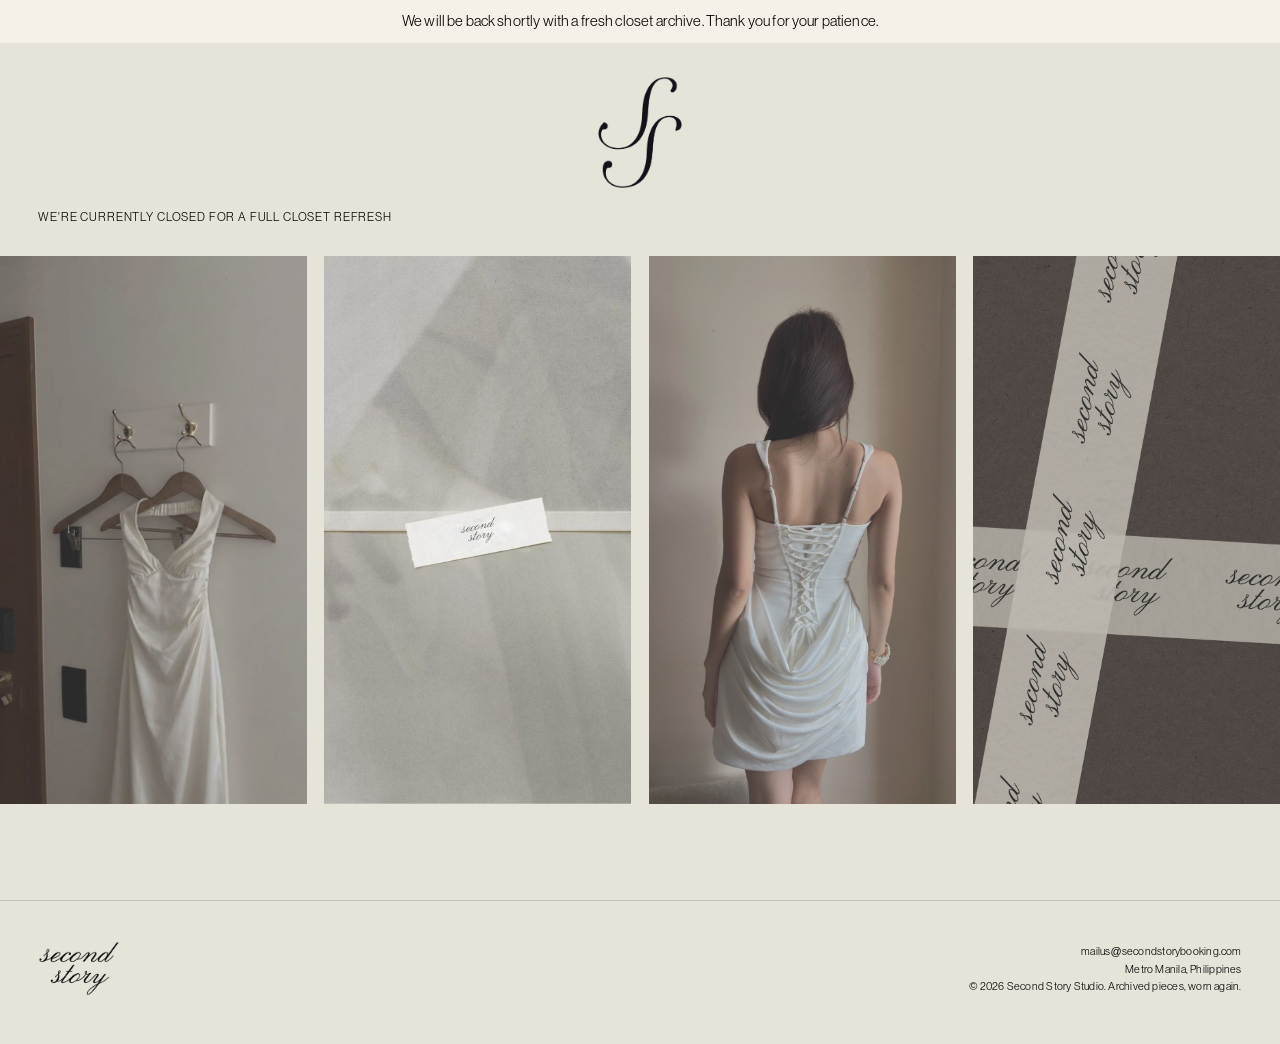
==== commit 5db543ea: "Update index.html" ====
--- a/index.html
+++ b/index.html
@@ -3,722 +3,94 @@
 <head>
 <meta charset="UTF-8">
 <meta name="viewport" content="width=device-width, initial-scale=1.0">
-<title>Second Story — Clothing Rental, Mandaluyong</title>
-<link rel="icon" href="assets/favicon.ico" sizes="any">
-<link rel="icon" type="image/png" sizes="32x32" href="assets/favicon-32.png">
-<link rel="icon" type="image/png" sizes="16x16" href="assets/favicon-16.png">
-<link rel="icon" type="image/png" sizes="192x192" href="assets/favicon-192.png">
-<link rel="apple-touch-icon" sizes="180x180" href="assets/apple-touch-icon.png">
-<link rel="preconnect" href="https://fonts.googleapis.com">
-<link rel="preconnect" href="https://fonts.gstatic.com" crossorigin>
-<link href="https://fonts.googleapis.com/css2?family=Hanken+Grotesk:wght@300;400;500;600;700&display=swap" rel="stylesheet">
+<title>Second Story Studio — We Will Be Back Soon</title>
 
-<style>
+<!-- SEO -->
+<meta name="description" content="Second Story Studio is temporarily closed for a full closet refresh. A curated dress rental archive based in Metro Manila, Philippines — back soon with new pieces.">
+<meta name="robots" content="index, follow">
+<link rel="canonical" href="https://secondstorybooking.com/">
+<meta name="theme-color" content="#f6f1e8">
 
-  @font-face {
-    font-family: 'Snell Roundhand';
-    src: url([data-uri]) format('woff2');
-    font-weight: 400;
-    font-style: normal;
-    font-display: swap;
-  }
-  @font-face {
-    font-family: 'Snell Roundhand';
-    src: url([data-uri]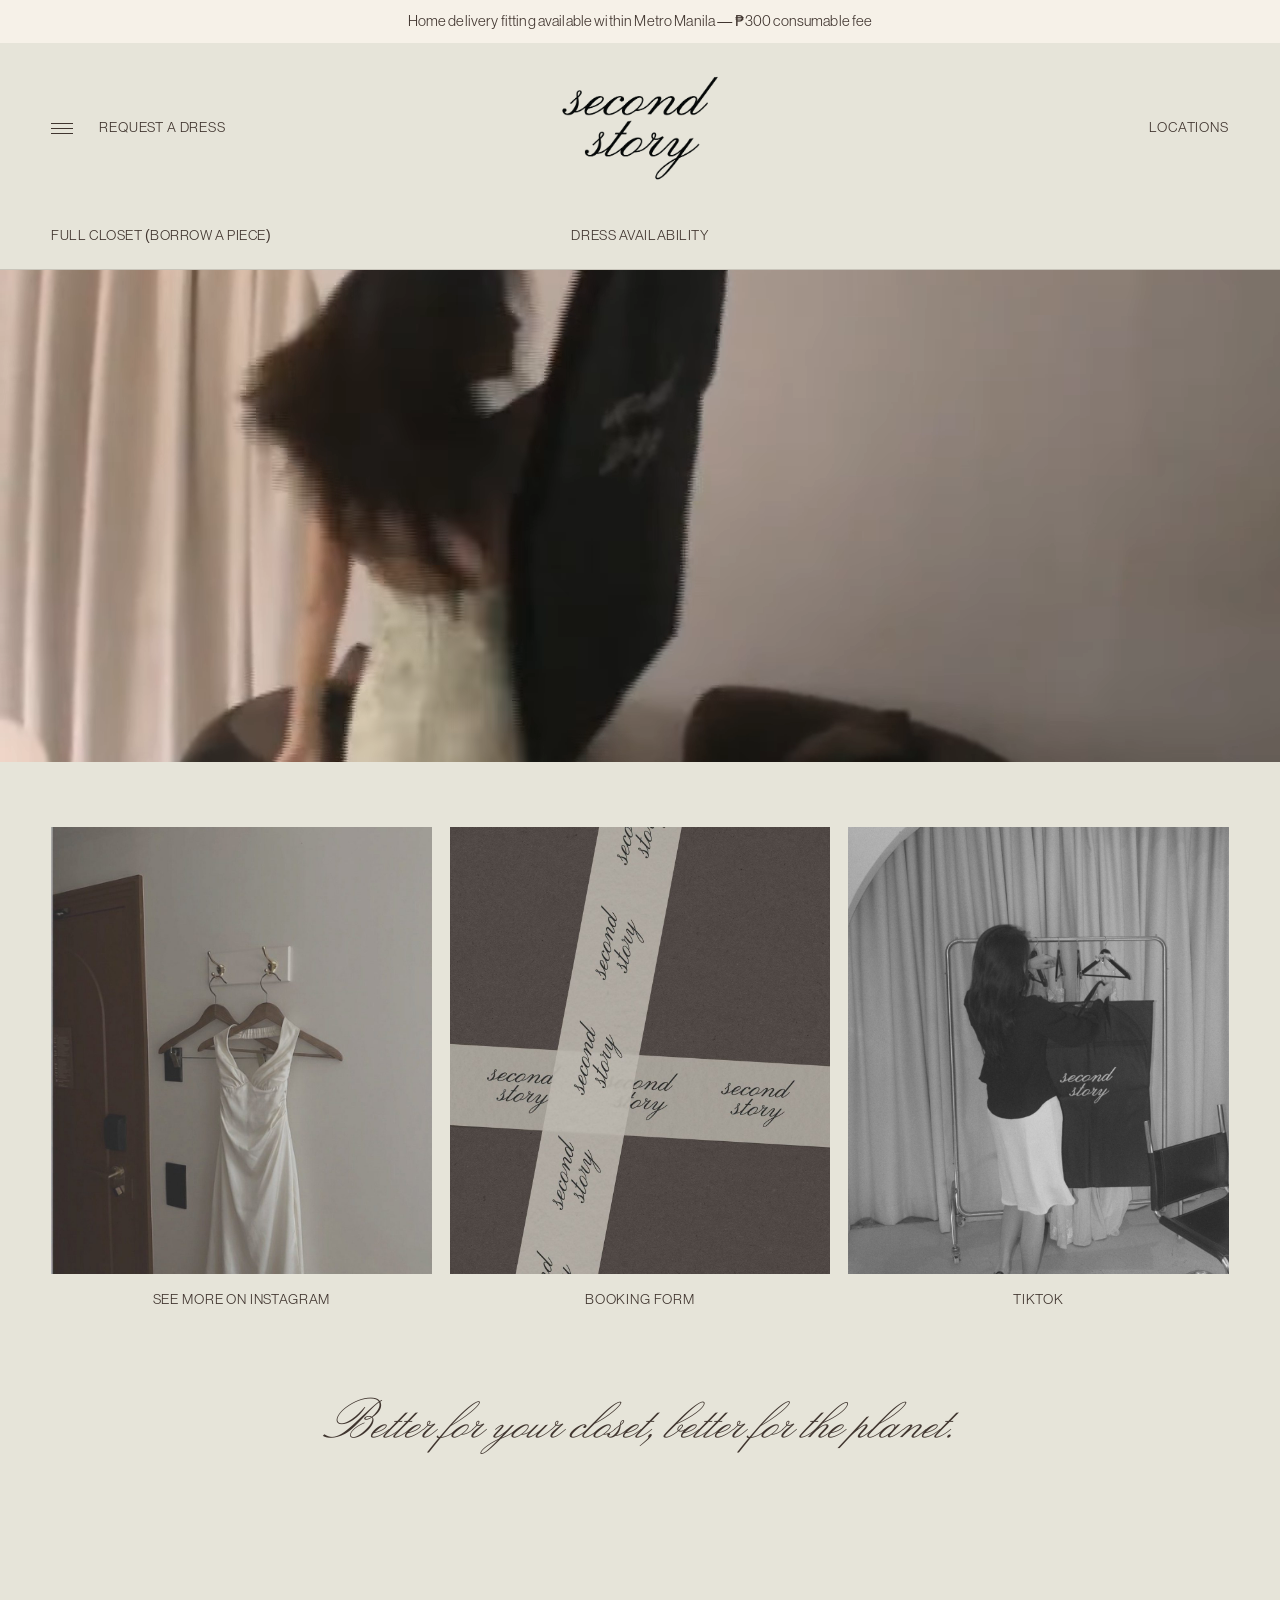
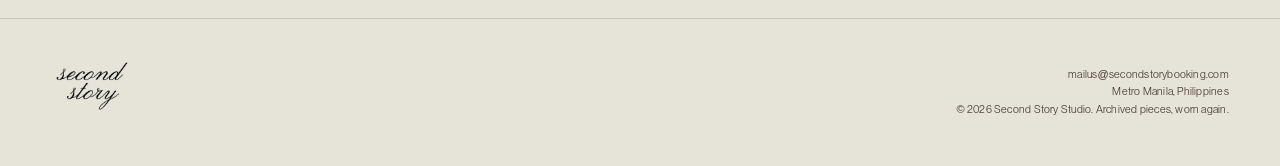
==== commit a1a591b2: "Add files via upload" ====
--- a/index.html
+++ b/index.html
@@ -3,32 +3,28 @@
 <head>
 <meta charset="UTF-8">
 <meta name="viewport" content="width=device-width, initial-scale=1.0">
-<title>Second Story Studio — We Will Be Back Soon</title>
+<title>Second Story Studio — Archived Pieces, Worn Again</title>
 
-<!-- SEO -->
-<meta name="description" content="Second Story Studio is temporarily closed for a full closet refresh. A curated dress rental archive based in Metro Manila, Philippines — back soon with new pieces.">
+<meta name="description" content="Second Story Studio is a curated dress rental archive based in Metro Manila, Philippines. Worn once by us, worn again by you.">
 <meta name="robots" content="index, follow">
 <link rel="canonical" href="https://secondstorybooking.com/">
 <meta name="theme-color" content="#f6f1e8">
 
-<!-- Open Graph -->
 <meta property="og:type" content="website">
 <meta property="og:site_name" content="Second Story Studio">
-<meta property="og:title" content="Second Story Studio — We Will Be Back Soon">
-<meta property="og:description" content="Temporarily closed for a full closet refresh. A curated dress rental archive based in Metro Manila, Philippines.">
+<meta property="og:title" content="Second Story Studio — Archived Pieces, Worn Again">
+<meta property="og:description" content="A curated dress rental archive based in Metro Manila, Philippines.">
 <meta property="og:url" content="https://secondstorybooking.com/">
 <meta property="og:image" content="https://secondstorybooking.com/assets/img/og-image.jpg">
 <meta property="og:image:width" content="1200">
 <meta property="og:image:height" content="630">
 <meta property="og:locale" content="en_PH">
 
-<!-- Twitter Card -->
 <meta name="twitter:card" content="summary_large_image">
-<meta name="twitter:title" content="Second Story Studio — We Will Be Back Soon">
-<meta name="twitter:description" content="Temporarily closed for a full closet refresh. A curated dress rental archive based in Metro Manila, Philippines.">
+<meta name="twitter:title" content="Second Story Studio — Archived Pieces, Worn Again">
+<meta name="twitter:description" content="A curated dress rental archive based in Metro Manila, Philippines.">
 <meta name="twitter:image" content="https://secondstorybooking.com/assets/img/og-image.jpg">
 
-<!-- Structured data -->
 <script type="application/ld+json">
 {
   "@context": "https://schema.org",
@@ -48,49 +44,96 @@
 }
 </script>
 
-<link rel="icon" type="image/png" sizes="32x32" href="assets/img/favicon-32.png">
-<link rel="icon" type="image/png" sizes="16x16" href="assets/img/favicon-16.png">
-<link rel="apple-touch-icon" sizes="180x180" href="assets/img/favicon-180.png">
-<link rel="stylesheet" href="assets/style.css">
+<link rel="icon" href="favicon.ico" sizes="any">
+<link rel="icon" type="image/png" sizes="32x32" href="assets/img/favicon-ss-32.png">
+<link rel="icon" type="image/png" sizes="16x16" href="assets/img/favicon-ss-16.png">
+<link rel="apple-touch-icon" sizes="180x180" href="assets/img/favicon-ss-180.png">
+<link rel="stylesheet" href="assets/site.css">
 </head>
 <body>
 
-  <div class="banner reveal" style="--delay: 0s">
-    We will be back shortly with a fresh closet archive. Thank you for your patience.
+<div class="banner">Home delivery fitting available within Metro Manila — ₱300 consumable fee</div>
+
+<header class="home-header-top">
+  <div class="left-group">
+    <button class="nav-trigger" id="navTrigger" aria-label="Open menu" aria-expanded="false" style="padding:0;">
+      <span class="bars"><span></span><span></span><span></span></span>
+    </button>
+    <a class="text-link" href="https://docs.google.com/forms/d/e/1FAIpQLSeGl86gedmSaa_Ox1_kwcuQUGthKKKsQtRHzOaMzC8k7yUMKA/viewform?usp=header" target="_blank" rel="noopener">Request a Dress</a>
+  </div>
+  <a href="index.html" class="logo-link" aria-label="Second Story home">
+    <img class="wordmark-header" src="assets/img/wordmark.png" alt="Second Story">
+  </a>
+  <a class="text-link right-link" href="#siteFooter">Locations</a>
+</header>
+
+<div class="home-links-row">
+  <a href="full-closet.html">Full Closet (Borrow a Piece)</a>
+  <a href="dress-availability.html">Dress Availability</a>
+</div>
+
+<div class="nav-scrim" id="navScrim"></div>
+<aside class="nav-drawer" id="navDrawer">
+  <button class="close-btn" id="navClose" aria-label="Close menu">&times;</button>
+  <nav>
+    <a href="index.html">Home</a>
+    <a href="full-closet.html">Full Closet</a>
+    <a href="dress-availability.html">Dress Availability</a>
+    <a href="assets/terms-and-conditions.pdf" target="_blank" rel="noopener">Terms and Conditions</a>
+    <a href="https://docs.google.com/forms/d/e/1FAIpQLSeGl86gedmSaa_Ox1_kwcuQUGthKKKsQtRHzOaMzC8k7yUMKA/viewform?usp=header" target="_blank" rel="noopener">Request a Dress</a>
+    <a href="https://docs.google.com/forms/d/e/1FAIpQLSd_ez1rhBiMMYynVgnU6CkGYyhC0YI6tfa6hxVlqMO-0Yb0FA/viewform?usp=header" target="_blank" rel="noopener">Booking Form</a>
+  </nav>
+</aside>
+
+<main>
+  <div class="home-hero-video">
+    <video autoplay muted loop playsinline preload="auto" poster="assets/img/home-hero-poster.jpg">
+      <source src="assets/video/home-hero.webm" type="video/webm">
+      <source src="assets/video/home-hero.mp4" type="video/mp4">
+    </video>
   </div>
 
-  <main class="hero">
-    <a href="index.html" class="logo-link" aria-label="Second Story home">
-      <img class="monogram reveal" style="--delay: 0.12s" src="assets/img/monogram.png" alt="Second Story monogram">
+  <div class="home-gallery">
+    <a class="tile-link" href="https://www.instagram.com/secondstoryrentals" target="_blank" rel="noopener">
+      <div class="tile"><img src="assets/img/tile-1-doorway.jpg" alt="White satin dress hanging by the door"></div>
+      <div class="tile-caption">See More on Instagram</div>
     </a>
-    <h1 class="hero-heading reveal" style="--delay: 0.22s">We're currently closed for a full closet refresh</h1>
-  </main>
+    <a class="tile-link" href="https://docs.google.com/forms/d/e/1FAIpQLSd_ez1rhBiMMYynVgnU6CkGYyhC0YI6tfa6hxVlqMO-0Yb0FA/viewform?usp=header" target="_blank" rel="noopener">
+      <div class="tile"><img src="assets/img/tile-4-tape.jpg" alt="Second Story tape pattern"></div>
+      <div class="tile-caption">Booking Form</div>
+    </a>
+    <a class="tile-link" href="https://www.tiktok.com/@secondstoryrentals" target="_blank" rel="noopener">
+      <div class="tile"><img src="assets/img/tile-3-back.jpg" alt="Back detail of a white lace-up dress"></div>
+      <div class="tile-caption">TikTok</div>
+    </a>
+  </div>
 
-  <section class="gallery">
-    <div class="tile reveal" style="--delay: 0.30s">
-      <img src="assets/img/tile-1-doorway.jpg" alt="White satin dress hanging by the door">
-    </div>
-    <div class="tile reveal" style="--delay: 0.36s">
-      <img src="assets/img/tile-2-tag.jpg" alt="Second Story fabric tag">
-    </div>
-    <div class="tile reveal" style="--delay: 0.42s">
-      <img src="assets/img/tile-3-back.jpg" alt="Back detail of a white lace-up dress">
-    </div>
-    <div class="tile reveal" style="--delay: 0.48s">
-      <img src="assets/img/tile-4-tape.jpg" alt="Second Story tape pattern">
-    </div>
-  </section>
+  <div class="home-tagline">Better for your closet, better for the planet.</div>
+</main>
 
-  <footer class="site-footer reveal" style="--delay: 0.56s">
-    <a href="index.html" class="logo-link" aria-label="Second Story home">
-      <img class="wordmark" src="assets/img/wordmark.png" alt="Second Story">
-    </a>
-    <div class="footer-info">
-      <p><a href="mailto:mailus@secondstorybooking.com">mailus@secondstorybooking.com</a></p>
-      <p>Metro Manila, Philippines</p>
-      <p>© 2026 Second Story Studio. Archived pieces, worn again.</p>
-    </div>
-  </footer>
+<footer class="site-footer" id="siteFooter">
+  <a href="index.html" class="logo-link" aria-label="Second Story home">
+    <img class="wordmark" src="assets/img/wordmark.png" alt="Second Story">
+  </a>
+  <div class="footer-info">
+    <p><a href="mailto:mailus@secondstorybooking.com">mailus@secondstorybooking.com</a></p>
+    <p>Metro Manila, Philippines</p>
+    <p>© 2026 Second Story Studio. Archived pieces, worn again.</p>
+  </div>
+</footer>
+
+<script>
+const navTrigger = document.getElementById("navTrigger");
+const navDrawer = document.getElementById("navDrawer");
+const navScrim = document.getElementById("navScrim");
+const navClose = document.getElementById("navClose");
+function openNav() { navDrawer.classList.add("open"); navScrim.classList.add("open"); navTrigger.setAttribute("aria-expanded","true"); }
+function closeNav() { navDrawer.classList.remove("open"); navScrim.classList.remove("open"); navTrigger.setAttribute("aria-expanded","false"); }
+navTrigger.addEventListener("click", openNav);
+navClose.addEventListener("click", closeNav);
+navScrim.addEventListener("click", closeNav);
+document.addEventListener("keydown", (e) => { if (e.key === "Escape") closeNav(); });
+</script>
 
 </body>
 </html>
--- a/assets/site.css
+++ b/assets/site.css
@@ -0,0 +1,1062 @@
+@font-face {
+  font-family: "Haas Grot Disp";
+  src: url("fonts/NeueHaasGrotDisp-45Light-Trial.otf") format("opentype");
+  font-weight: 300;
+  font-style: normal;
+  font-display: swap;
+}
+@font-face {
+  font-family: "Haas Grot Disp";
+  src: url("fonts/NeueHaasGrotDisp-55Roman-Trial.otf") format("opentype");
+  font-weight: 400;
+  font-style: normal;
+  font-display: swap;
+}
+@font-face {
+  font-family: "Lucia BT";
+  src: url("fonts/Lucia_BT.ttf") format("truetype");
+  font-weight: 400;
+  font-style: normal;
+  font-display: swap;
+}
+
+:root {
+  --page-bg:   #e6e4d9;
+  --banner-bg: #f6f1e8;
+  --ink:       #40352F;
+  --ink-soft:  #595959;
+  --mauve:     #A69F97;
+  --line:      rgba(64, 53, 47, 0.18);
+  --pad-x: clamp(20px, 4vw, 60px);
+}
+
+* { box-sizing: border-box; }
+h1, h2, p { margin: 0; }
+
+html, body {
+  margin: 0;
+  padding: 0;
+  background: var(--page-bg);
+  font-family: "Haas Grot Disp", Helvetica, Arial, sans-serif;
+  font-weight: 300;
+  color: var(--ink);
+  -webkit-font-smoothing: antialiased;
+}
+
+.banner {
+  background: var(--banner-bg);
+  text-align: center;
+  font-family: "Haas Grot Disp", Helvetica, Arial, sans-serif;
+  font-weight: 300;
+  font-size: 15px;
+  line-height: 1.4;
+  letter-spacing: 0.01em;
+  padding: 11px var(--pad-x);
+}
+
+/* ---- Header / nav ---- */
+.site-header {
+  display: grid;
+  grid-template-columns: 1fr auto 1fr;
+  align-items: center;
+  padding: 26px var(--pad-x) 10px;
+}
+
+.nav-trigger {
+  display: flex;
+  align-items: center;
+  gap: 14px;
+  justify-self: start;
+  background: none;
+  border: none;
+  cursor: pointer;
+  font-family: "Haas Grot Disp", sans-serif;
+  font-weight: 300;
+  font-size: 15px;
+  letter-spacing: 0.06em;
+  text-transform: uppercase;
+  color: var(--ink);
+  padding: 0;
+}
+
+.nav-trigger .bars {
+  display: flex;
+  flex-direction: column;
+  gap: 4px;
+}
+.nav-trigger .bars span {
+  display: block;
+  width: 22px;
+  height: 1px;
+  background: var(--ink);
+}
+
+.site-header .logo-link {
+  justify-self: center;
+}
+
+.site-header .wordmark-header {
+  width: clamp(140px, 14vw, 200px);
+  height: auto;
+  aspect-ratio: 952 / 629;
+  display: block;
+}
+
+/* ---- Off-canvas nav drawer ---- */
+.nav-drawer {
+  position: fixed;
+  top: 0; left: 0;
+  height: 100%;
+  width: min(280px, 78vw);
+  background: var(--mauve);
+  transform: translateX(-100%);
+  transition: transform 0.35s ease;
+  z-index: 100;
+  padding: 30px 34px;
+  display: flex;
+  flex-direction: column;
+}
+.nav-drawer.open { transform: translateX(0); }
+
+.nav-drawer .close-btn {
+  background: none;
+  border: none;
+  cursor: pointer;
+  align-self: flex-start;
+  font-size: 22px;
+  color: var(--banner-bg);
+  margin-bottom: 36px;
+  line-height: 1;
+  padding: 0;
+}
+
+.nav-drawer nav {
+  display: flex;
+  flex-direction: column;
+  gap: 22px;
+}
+
+.nav-drawer nav a {
+  color: var(--banner-bg);
+  text-decoration: none;
+  font-family: "Haas Grot Disp", sans-serif;
+  font-weight: 300;
+  font-size: 15px;
+  letter-spacing: 0.06em;
+  text-transform: uppercase;
+}
+.nav-drawer nav a:hover { opacity: 0.72; }
+
+.nav-scrim {
+  position: fixed;
+  inset: 0;
+  background: rgba(0,0,0,0.28);
+  opacity: 0;
+  pointer-events: none;
+  transition: opacity 0.35s ease;
+  z-index: 99;
+}
+.nav-scrim.open { opacity: 1; pointer-events: auto; }
+
+/* ---- Footer ---- */
+.site-footer {
+  border-top: 1px solid rgba(0, 0, 0, 0.14);
+  margin-top: 64px;
+  padding: 40px var(--pad-x) 48px;
+  display: flex;
+  justify-content: space-between;
+  align-items: flex-end;
+  gap: 24px;
+}
+
+.site-footer .wordmark {
+  width: clamp(70px, 6.4vw, 100px);
+  height: auto;
+}
+
+.site-footer .footer-info {
+  text-align: right;
+  font-family: "Haas Grot Disp", sans-serif;
+  font-weight: 300;
+  font-size: 11px;
+  line-height: 1.6;
+  letter-spacing: 0.02em;
+  color: var(--ink);
+}
+.site-footer .footer-info p { margin: 0; }
+.site-footer .footer-info a {
+  color: inherit;
+  text-decoration: none;
+}
+.site-footer .footer-info a:hover { text-decoration: underline; }
+
+/* ---- Shared page layout ---- */
+.page-wrap, .avail-wrap {
+  padding: 30px var(--pad-x) 70px;
+}
+
+.page-title, .avail-title {
+  font-family: "Lucia BT", Georgia, "Times New Roman", serif;
+  font-weight: 400;
+  font-size: clamp(30px, 4.2vw, 52px);
+  line-height: 1.08;
+  margin-bottom: 30px;
+}
+
+.avail-controls {
+  display: flex;
+  align-items: center;
+  justify-content: space-between;
+  gap: 20px;
+  margin: 0 auto 26px;
+  max-width: 620px;
+  flex-wrap: wrap;
+}
+
+.dress-select-wrap {
+  position: relative;
+  flex: 1 1 260px;
+  max-width: 320px;
+}
+
+.dress-select-wrap select {
+  appearance: none;
+  width: 100%;
+  font-family: "Haas Grot Disp", sans-serif;
+  font-weight: 300;
+  font-size: 15px;
+  letter-spacing: 0.05em;
+  text-transform: uppercase;
+  background: transparent;
+  border: none;
+  border-bottom: 1px solid var(--ink);
+  padding: 6px 22px 8px 0;
+  color: var(--ink);
+  cursor: pointer;
+}
+
+.dress-select-wrap::after {
+  content: "";
+  position: absolute;
+  right: 4px;
+  top: 45%;
+  width: 8px;
+  height: 8px;
+  border-right: 1px solid var(--ink);
+  border-bottom: 1px solid var(--ink);
+  transform: translateY(-50%) rotate(45deg);
+  pointer-events: none;
+}
+
+.month-nav {
+  display: flex;
+  align-items: center;
+  gap: 20px;
+  font-family: "Haas Grot Disp", sans-serif;
+  font-weight: 300;
+  font-size: 15px;
+  letter-spacing: 0.05em;
+  text-transform: uppercase;
+  border-bottom: 1px solid var(--ink);
+  padding-bottom: 8px;
+}
+
+.month-nav button {
+  background: none;
+  border: none;
+  cursor: pointer;
+  font-size: 16px;
+  color: var(--ink);
+  padding: 0 2px;
+  line-height: 1;
+}
+.month-nav button:hover { opacity: 0.6; }
+
+.month-nav .month-label {
+  min-width: 118px;
+  text-align: center;
+}
+
+.cal-grid {
+  display: grid;
+  grid-template-columns: repeat(7, 1fr);
+  max-width: 620px;
+  margin: 0 auto;
+  border-top: 1px solid var(--line);
+  border-left: 1px solid var(--line);
+}
+
+.cal-dow {
+  font-family: "Haas Grot Disp", sans-serif;
+  font-weight: 300;
+  font-size: 12px;
+  letter-spacing: 0.06em;
+  text-transform: uppercase;
+  text-align: center;
+  padding: 10px 0;
+  color: var(--ink-soft);
+  border-right: 1px solid var(--line);
+  border-bottom: 1px solid var(--line);
+}
+
+.cal-cell {
+  position: relative;
+  aspect-ratio: 1 / 1;
+  border-right: 1px solid var(--line);
+  border-bottom: 1px solid var(--line);
+  font-family: "Haas Grot Disp", sans-serif;
+  font-weight: 300;
+  font-size: 13px;
+  padding: 8px 10px;
+}
+
+.cal-cell.empty { background: transparent; }
+
+.cal-cell.booked {
+  background: var(--ink);
+}
+.cal-cell.booked .num { color: var(--banner-bg); }
+
+.cal-cell.wash {
+  background: var(--mauve);
+}
+.cal-cell.wash .num { color: var(--banner-bg); }
+
+.cal-cell.today .num {
+  text-decoration: underline;
+  text-underline-offset: 3px;
+}
+
+.cal-cell .tip {
+  display: none;
+  position: absolute;
+  bottom: 105%;
+  left: 50%;
+  transform: translateX(-50%);
+  background: var(--ink);
+  color: var(--banner-bg);
+  font-size: 11px;
+  letter-spacing: 0.02em;
+  padding: 5px 10px;
+  white-space: nowrap;
+  z-index: 5;
+  border-radius: 1px;
+}
+.cal-cell.booked:hover .tip,
+.cal-cell.wash:hover .tip { display: block; }
+
+.avail-legend {
+  display: flex;
+  gap: 26px;
+  margin: 24px auto 0;
+  max-width: 620px;
+  align-items: center;
+  justify-content: center;
+  flex-wrap: wrap;
+}
+
+.avail-legend .item {
+  display: flex;
+  align-items: center;
+  gap: 7px;
+  font-family: "Haas Grot Disp", sans-serif;
+  font-weight: 300;
+  font-size: 12px;
+  letter-spacing: 0.03em;
+}
+
+.avail-legend .swatch {
+  display: inline-block;
+  width: 9px;
+  height: 9px;
+}
+.avail-legend .swatch.available { border: 1px solid var(--line); }
+.avail-legend .swatch.booked { background: var(--ink); }
+.avail-legend .swatch.wash { background: var(--mauve); }
+
+.avail-legend .label.available { color: var(--mauve); }
+
+.avail-status {
+  margin: 30px auto 0;
+  max-width: 620px;
+  text-align: center;
+  font-family: "Haas Grot Disp", sans-serif;
+  font-weight: 300;
+  font-size: 11px;
+  color: var(--ink-soft);
+}
+.avail-status.error { color: #8a2c2c; }
+
+/* ---- Delivery Fitting: image + steps ---- */
+.fitting-layout {
+  display: flex;
+  align-items: center;
+  gap: clamp(48px, 6vw, 100px);
+  max-width: 920px;
+  margin: 50px auto 70px;
+  flex-wrap: wrap;
+}
+
+.fitting-layout .fitting-photo {
+  flex: 0 0 380px;
+  width: 100%;
+  max-width: 380px;
+  aspect-ratio: 0.8 / 1;
+  overflow: hidden;
+  background: var(--banner-bg);
+}
+.fitting-layout .fitting-photo img {
+  width: 100%;
+  height: 100%;
+  object-fit: cover;
+  display: block;
+}
+
+.fitting-steps {
+  flex: 1 1 320px;
+  display: flex;
+  flex-direction: column;
+}
+
+.fitting-step {
+  padding: 26px 0;
+  border-top: 1px solid var(--line);
+}
+.fitting-step:last-child { border-bottom: 1px solid var(--line); }
+
+.step-label {
+  font-family: "Haas Grot Disp", sans-serif;
+  font-weight: 400;
+  font-size: 13px;
+  letter-spacing: 0.08em;
+  text-transform: uppercase;
+  color: var(--ink-soft);
+  margin-bottom: 8px;
+}
+.step-copy {
+  font-family: "Haas Grot Disp", sans-serif;
+  font-weight: 300;
+  font-size: 17px;
+  line-height: 1.55;
+  letter-spacing: 0;
+  color: var(--ink);
+}
+
+
+/* ---- Bottom link row ---- */
+.page-links {
+  display: flex;
+  justify-content: space-between;
+  gap: 24px;
+  flex-wrap: wrap;
+  margin-top: 20px;
+}
+
+.page-links a {
+  font-family: "Haas Grot Disp", sans-serif;
+  font-weight: 300;
+  font-size: 16px;
+  letter-spacing: 0.09em;
+  text-transform: uppercase;
+  color: var(--ink);
+  text-decoration: none;
+}
+.page-links a:hover { opacity: 0.65; }
+
+/* ---- Full Closet ---- */
+.closet-controls {
+  display: flex;
+  align-items: center;
+  justify-content: space-between;
+  gap: 24px;
+  flex-wrap: wrap;
+  margin: 6px 0 40px;
+}
+
+.closet-filter-wrap {
+  position: relative;
+}
+.closet-filter-wrap select {
+  appearance: none;
+  font-family: "Haas Grot Disp", sans-serif;
+  font-weight: 400;
+  font-size: 15px;
+  letter-spacing: 0.06em;
+  text-transform: uppercase;
+  background: transparent;
+  border: none;
+  color: var(--ink);
+  cursor: pointer;
+  padding-right: 22px;
+}
+.closet-filter-wrap::after {
+  content: "";
+  position: absolute;
+  right: 2px;
+  top: 50%;
+  width: 7px;
+  height: 7px;
+  border-right: 1px solid var(--ink);
+  border-bottom: 1px solid var(--ink);
+  transform: translateY(-65%) rotate(45deg);
+  pointer-events: none;
+}
+
+.closet-pagenav {
+  display: flex;
+  gap: 18px;
+  font-family: "Haas Grot Disp", sans-serif;
+  font-weight: 300;
+  font-size: 16px;
+  color: var(--ink);
+}
+.closet-pagenav button {
+  background: none;
+  border: none;
+  font-family: inherit;
+  font-size: inherit;
+  font-weight: inherit;
+  color: inherit;
+  cursor: pointer;
+  padding: 0;
+}
+.closet-pagenav button:hover { opacity: 0.6; }
+.closet-pagenav button:disabled { visibility: hidden; }
+
+.closet-grid {
+  display: grid;
+  grid-template-columns: repeat(3, 1fr);
+  gap: clamp(20px, 3vw, 44px) clamp(16px, 2.4vw, 32px);
+}
+
+.closet-card {
+  display: block;
+  text-decoration: none;
+  color: inherit;
+}
+.closet-card:hover .card-name { opacity: 0.7; }
+.closet-card .card-photo {
+  position: relative;
+  width: 100%;
+  aspect-ratio: 0.72 / 1;
+  overflow: hidden;
+  background: var(--banner-bg);
+  margin-bottom: 16px;
+}
+.closet-card .card-photo img {
+  width: 100%;
+  height: 100%;
+  object-fit: cover;
+  display: block;
+}
+
+.closet-badge {
+  position: absolute;
+  top: 0;
+  left: 0;
+  background: var(--ink);
+  color: var(--banner-bg);
+  font-family: "Haas Grot Disp", sans-serif;
+  font-weight: 400;
+  font-size: 10px;
+  letter-spacing: 0.06em;
+  text-transform: uppercase;
+  padding: 7px 10px;
+}
+
+.closet-card .card-name {
+  font-family: "Lucia BT", Georgia, "Times New Roman", serif;
+  font-weight: 400;
+  font-style: italic;
+  font-size: 21px;
+  line-height: 1.2;
+  margin-bottom: 4px;
+}
+.closet-card .card-source,
+.closet-card .card-meta {
+  font-family: "Haas Grot Disp", sans-serif;
+  font-weight: 300;
+  font-size: 13px;
+  line-height: 1.5;
+  color: var(--ink-soft);
+}
+
+.closet-pagedots {
+  display: flex;
+  justify-content: center;
+  gap: 20px;
+  margin-top: 56px;
+  font-family: "Haas Grot Disp", sans-serif;
+  font-weight: 300;
+  font-size: 15px;
+}
+.closet-pagedots button {
+  background: none;
+  border: none;
+  font-family: inherit;
+  font-size: inherit;
+  color: var(--ink-soft);
+  cursor: pointer;
+  padding: 0 0 4px;
+  border-bottom: 1px solid transparent;
+}
+.closet-pagedots button.active {
+  color: var(--ink);
+  border-bottom-color: var(--ink);
+}
+.closet-pagedots button:hover { color: var(--ink); }
+
+/* ---- Ethos ---- */
+.ethos-layout {
+  display: flex;
+  align-items: flex-start;
+  gap: clamp(40px, 5vw, 80px);
+  max-width: 920px;
+  margin: 8px auto 0;
+}
+
+.ethos-photo {
+  flex: 0 0 340px;
+  width: 340px;
+  aspect-ratio: 0.748 / 1;
+  overflow: hidden;
+  background: var(--banner-bg);
+  position: sticky;
+  top: 40px;
+}
+.ethos-photo img {
+  width: 100%;
+  height: 100%;
+  object-fit: cover;
+  display: block;
+}
+
+.ethos-content {
+  flex: 1 1 420px;
+  max-width: 500px;
+}
+.ethos-content p {
+  font-family: "Haas Grot Disp", sans-serif;
+  font-weight: 300;
+  font-size: 15px;
+  line-height: 1.75;
+  color: var(--ink);
+  margin-bottom: 24px;
+}
+.ethos-content p:last-child { margin-bottom: 0; }
+.ethos-content em,
+.ethos-content .accent {
+  font-family: "Lucia BT", Georgia, "Times New Roman", serif;
+  font-style: italic;
+  font-weight: 400;
+  font-size: 1.35em;
+  line-height: 1;
+}
+
+.ethos-cta {
+  max-width: 920px;
+  margin: 56px auto 60px;
+  text-align: center;
+}
+.ethos-cta a {
+  font-family: "Haas Grot Disp", sans-serif;
+  font-weight: 300;
+  font-size: 15px;
+  letter-spacing: 0.09em;
+  text-transform: uppercase;
+  color: var(--ink);
+  text-decoration: none;
+}
+.ethos-cta a:hover { opacity: 0.65; }
+
+/* ---- Home page ---- */
+.home-header-top {
+  display: grid;
+  grid-template-columns: 1fr auto 1fr;
+  align-items: center;
+  padding: 26px var(--pad-x) 0;
+}
+.home-header-top .left-group {
+  display: flex;
+  align-items: center;
+  gap: 26px;
+}
+.home-header-top a.text-link {
+  font-family: "Haas Grot Disp", sans-serif;
+  font-weight: 300;
+  font-size: 14px;
+  letter-spacing: 0.06em;
+  text-transform: uppercase;
+  color: var(--ink);
+  text-decoration: none;
+  white-space: nowrap;
+}
+.home-header-top a.text-link:hover { opacity: 0.65; }
+.home-header-top .logo-link { justify-self: center; }
+.home-header-top .wordmark-header {
+  width: clamp(140px, 14vw, 200px);
+  height: auto;
+  aspect-ratio: 952 / 629;
+  display: block;
+}
+.home-header-top .right-link { justify-self: end; }
+
+.home-links-row {
+  display: grid;
+  grid-template-columns: 1fr auto 1fr;
+  align-items: center;
+  gap: 20px;
+  padding: 26px var(--pad-x) 24px;
+  margin-top: 14px;
+  border-bottom: 1px solid var(--line);
+}
+.home-links-row a {
+  font-family: "Haas Grot Disp", sans-serif;
+  font-weight: 300;
+  font-size: 14px;
+  letter-spacing: 0.04em;
+  text-transform: uppercase;
+  color: var(--ink);
+  text-decoration: none;
+  white-space: nowrap;
+}
+.home-links-row a:nth-child(1) { justify-self: start; }
+.home-links-row a:nth-child(2) { justify-self: center; }
+.home-links-row a:nth-child(3) { justify-self: end; }
+.home-links-row a:hover { opacity: 0.65; }
+
+.home-hero-video {
+  width: 100%;
+  aspect-ratio: 2.6 / 1;
+  background: var(--mauve);
+  display: flex;
+  align-items: center;
+  justify-content: center;
+}
+.home-hero-video video {
+  width: 100%;
+  height: 100%;
+  object-fit: cover;
+  display: block;
+}
+.home-hero-video .placeholder-text {
+  font-family: "Haas Grot Disp", sans-serif;
+  font-weight: 300;
+  font-size: 13px;
+  letter-spacing: 0.08em;
+  text-transform: uppercase;
+  text-align: center;
+  line-height: 1.7;
+  color: #f6f1e8;
+}
+
+.home-gallery {
+  display: grid;
+  grid-template-columns: repeat(3, 1fr);
+  gap: clamp(8px, 1.4vw, 20px);
+  padding: 64px var(--pad-x) 0;
+}
+.home-gallery .tile {
+  aspect-ratio: 0.85 / 1;
+  overflow: hidden;
+  background: var(--banner-bg);
+}
+.home-gallery .tile img {
+  width: 100%;
+  height: 100%;
+  object-fit: cover;
+  display: block;
+}
+.home-gallery a.tile-link { text-decoration: none; display: block; }
+.home-gallery .tile-caption {
+  margin-top: 18px;
+  text-align: center;
+  font-family: "Haas Grot Disp", sans-serif;
+  font-weight: 300;
+  font-size: 14px;
+  letter-spacing: 0.06em;
+  text-transform: uppercase;
+  color: var(--ink);
+}
+.home-gallery a.tile-link:hover .tile-caption { opacity: 0.65; }
+
+.home-tagline {
+  text-align: center;
+  padding: 76px var(--pad-x) 96px;
+  font-family: "Lucia BT", Georgia, "Times New Roman", serif;
+  font-style: italic;
+  font-weight: 400;
+  font-size: clamp(32px, 5vw, 56px);
+  line-height: 1.3;
+  color: var(--ink);
+}
+
+/* ---- Dress detail ---- */
+.detail-layout {
+  display: flex;
+  gap: clamp(40px, 5vw, 70px);
+  align-items: flex-start;
+  max-width: 1040px;
+  margin: 8px auto 50px;
+}
+
+.detail-gallery {
+  flex: 0 0 46%;
+  max-width: 520px;
+}
+.detail-gallery .main-photo {
+  width: 100%;
+  aspect-ratio: 0.8 / 1;
+  overflow: hidden;
+  background: var(--banner-bg);
+}
+.detail-gallery .main-photo img,
+.detail-gallery .main-photo video {
+  width: 100%;
+  height: 100%;
+  object-fit: cover;
+  display: block;
+}
+.detail-gallery .thumb-strip {
+  display: grid;
+  grid-template-columns: repeat(6, 1fr);
+  gap: 6px;
+  margin-top: 10px;
+}
+.detail-gallery .thumb-strip button {
+  padding: 0;
+  border: 1px solid transparent;
+  background: var(--banner-bg);
+  aspect-ratio: 0.8 / 1;
+  overflow: hidden;
+  cursor: pointer;
+}
+.detail-gallery .thumb-strip button.active { border-color: var(--ink); }
+.detail-gallery .thumb-strip img {
+  width: 100%;
+  height: 100%;
+  object-fit: cover;
+  display: block;
+}
+
+.detail-info { flex: 1 1 320px; padding-top: 4px; }
+.detail-info .dress-name {
+  font-family: "Haas Grot Disp", sans-serif;
+  font-weight: 400;
+  font-size: 19px;
+  letter-spacing: 0.02em;
+  text-transform: uppercase;
+  color: var(--ink);
+}
+.detail-info .dress-source {
+  font-family: "Haas Grot Disp", sans-serif;
+  font-weight: 400;
+  font-size: 13px;
+  letter-spacing: 0.04em;
+  text-transform: uppercase;
+  color: var(--ink-soft);
+  margin-top: 2px;
+  margin-bottom: 12px;
+}
+.detail-info .dress-pricing {
+  font-family: "Haas Grot Disp", sans-serif;
+  font-weight: 300;
+  font-size: 14px;
+  line-height: 1.6;
+  color: var(--ink);
+  margin-bottom: 28px;
+}
+.detail-info .dress-pricing .dress-arriving {
+  margin-top: 10px;
+  font-size: 11px;
+  font-weight: 400;
+  letter-spacing: 0.06em;
+  text-transform: uppercase;
+}
+.detail-info .dress-description {
+  font-family: "Haas Grot Disp", sans-serif;
+  font-weight: 300;
+  font-size: 14px;
+  line-height: 1.7;
+  color: var(--ink);
+  margin-bottom: 40px;
+}
+.detail-info .dress-description.is-empty { color: var(--ink-soft); font-style: italic; }
+
+.detail-info h3 {
+  font-family: "Haas Grot Disp", sans-serif;
+  font-weight: 400;
+  font-size: 13px;
+  letter-spacing: 0.05em;
+  text-transform: uppercase;
+  color: var(--ink);
+  margin-bottom: 12px;
+}
+.detail-info .size-table {
+  width: 100%;
+  border-collapse: collapse;
+  margin-bottom: 36px;
+  font-family: "Haas Grot Disp", sans-serif;
+}
+.detail-info .size-table th,
+.detail-info .size-table td {
+  border: 1px solid var(--line);
+  padding: 10px 8px;
+  text-align: center;
+  font-weight: 300;
+  font-size: 12px;
+  color: var(--ink);
+}
+.detail-info .size-table th {
+  font-size: 10px;
+  letter-spacing: 0.04em;
+  text-transform: uppercase;
+  color: var(--ink-soft);
+  font-weight: 400;
+}
+
+.detail-cta-row {
+  display: flex;
+  justify-content: space-between;
+  gap: 24px;
+  flex-wrap: wrap;
+  max-width: 1040px;
+  margin: 0 auto;
+  padding: 40px 0 60px;
+}
+.detail-cta-row a {
+  font-family: "Haas Grot Disp", sans-serif;
+  font-weight: 300;
+  font-size: 15px;
+  letter-spacing: 0.06em;
+  text-transform: uppercase;
+  color: var(--ink);
+  text-decoration: none;
+}
+.detail-cta-row a:hover { opacity: 0.65; }
+
+
+@media (max-width: 720px) {
+  .banner {
+    font-size: 12px;
+    padding: 14px 16px;
+    line-height: 1.5;
+  }
+
+  .site-header {
+    grid-template-columns: auto 1fr auto;
+    padding: 20px var(--pad-x) 8px;
+  }
+  .nav-trigger span:last-child:not(.bars) { display: none; }
+  .site-header .wordmark-header { width: 112px; }
+
+  .avail-title, .page-title { margin-bottom: 24px; }
+
+  .avail-controls {
+    flex-direction: column;
+    align-items: stretch;
+    gap: 16px;
+  }
+  .dress-select-wrap { flex: none; max-width: none; }
+  .month-nav { justify-content: space-between; }
+
+  .cal-cell { font-size: 12px; padding: 6px; }
+  .cal-dow { font-size: 10px; padding: 8px 0; }
+
+  .avail-legend { gap: 14px; }
+  .avail-legend .item { font-size: 11px; }
+
+  .site-footer {
+    flex-direction: column;
+    align-items: center;
+    text-align: center;
+    gap: 20px;
+    margin-top: 48px;
+    padding-top: 28px;
+    padding-bottom: 36px;
+  }
+  .site-footer .wordmark { width: 64px; }
+  .site-footer .footer-info { text-align: center; font-size: 10.5px; }
+
+  .fitting-layout {
+    flex-direction: column;
+    align-items: stretch;
+    gap: 30px;
+    margin: 30px 0 40px;
+  }
+  .fitting-layout .fitting-photo { flex: none; width: 100%; max-width: none; aspect-ratio: 1.1 / 1; }
+  .fitting-step { padding: 20px 0; }
+  .step-copy { font-size: 15px; }
+
+  .page-links {
+    flex-direction: column;
+    gap: 16px;
+    align-items: flex-start;
+  }
+
+  .closet-controls { margin: 4px 0 28px; }
+  .closet-grid {
+    grid-template-columns: repeat(2, 1fr);
+    gap: 20px 14px;
+  }
+  .closet-card .card-name { font-size: 18px; }
+  .closet-card .card-source,
+  .closet-card .card-meta { font-size: 12px; }
+  .closet-pagedots { margin-top: 40px; gap: 16px; }
+
+  .ethos-layout {
+    flex-direction: column;
+    max-width: none;
+    margin: 4px 0 0;
+    gap: 32px;
+  }
+  .ethos-content { max-width: none; }
+  .ethos-content p { font-size: 15px; line-height: 1.8; margin-bottom: 26px; }
+  .ethos-photo {
+    position: static;
+    width: 100%;
+    flex: none;
+    aspect-ratio: 1.05 / 1;
+  }
+  .ethos-cta { max-width: none; text-align: left; margin: 40px 0 48px; }
+
+  .home-header-top { padding: 20px var(--pad-x) 0; }
+  .home-header-top .left-group .text-link,
+  .home-header-top .right-link { display: none; }
+  .home-header-top .wordmark-header { width: 112px; }
+
+  .home-links-row { display: none; }
+
+  .home-hero-video { aspect-ratio: 1.15 / 1; margin-top: 40px; }
+
+  .home-gallery {
+    grid-template-columns: 1fr;
+    gap: 36px;
+    padding: 40px var(--pad-x) 0;
+  }
+
+  .home-tagline {
+    padding: 56px var(--pad-x) 64px;
+    font-size: 28px;
+  }
+
+  .detail-layout { flex-direction: column; gap: 32px; }
+  .detail-gallery { flex: none; max-width: none; width: 100%; }
+  .detail-info { max-width: none; }
+  .detail-info .dress-description,
+  .detail-info .size-table { max-width: none; }
+  .detail-cta-row { flex-direction: column; gap: 16px; padding: 30px 0 44px; }
+}
+
+/* video thumbnail play marker */
+.detail-gallery .thumb-strip button { position: relative; }
+.detail-gallery .thumb-play {
+  position: absolute; top: 50%; left: 50%;
+  width: 22px; height: 22px; margin: -11px 0 0 -11px;
+  border-radius: 50%; background: rgba(255,255,255,.85);
+}
+.detail-gallery .thumb-play::after {
+  content: ""; position: absolute; top: 6px; left: 8px;
+  border-style: solid; border-width: 5px 0 5px 8px;
+  border-color: transparent transparent transparent var(--ink);
+}
